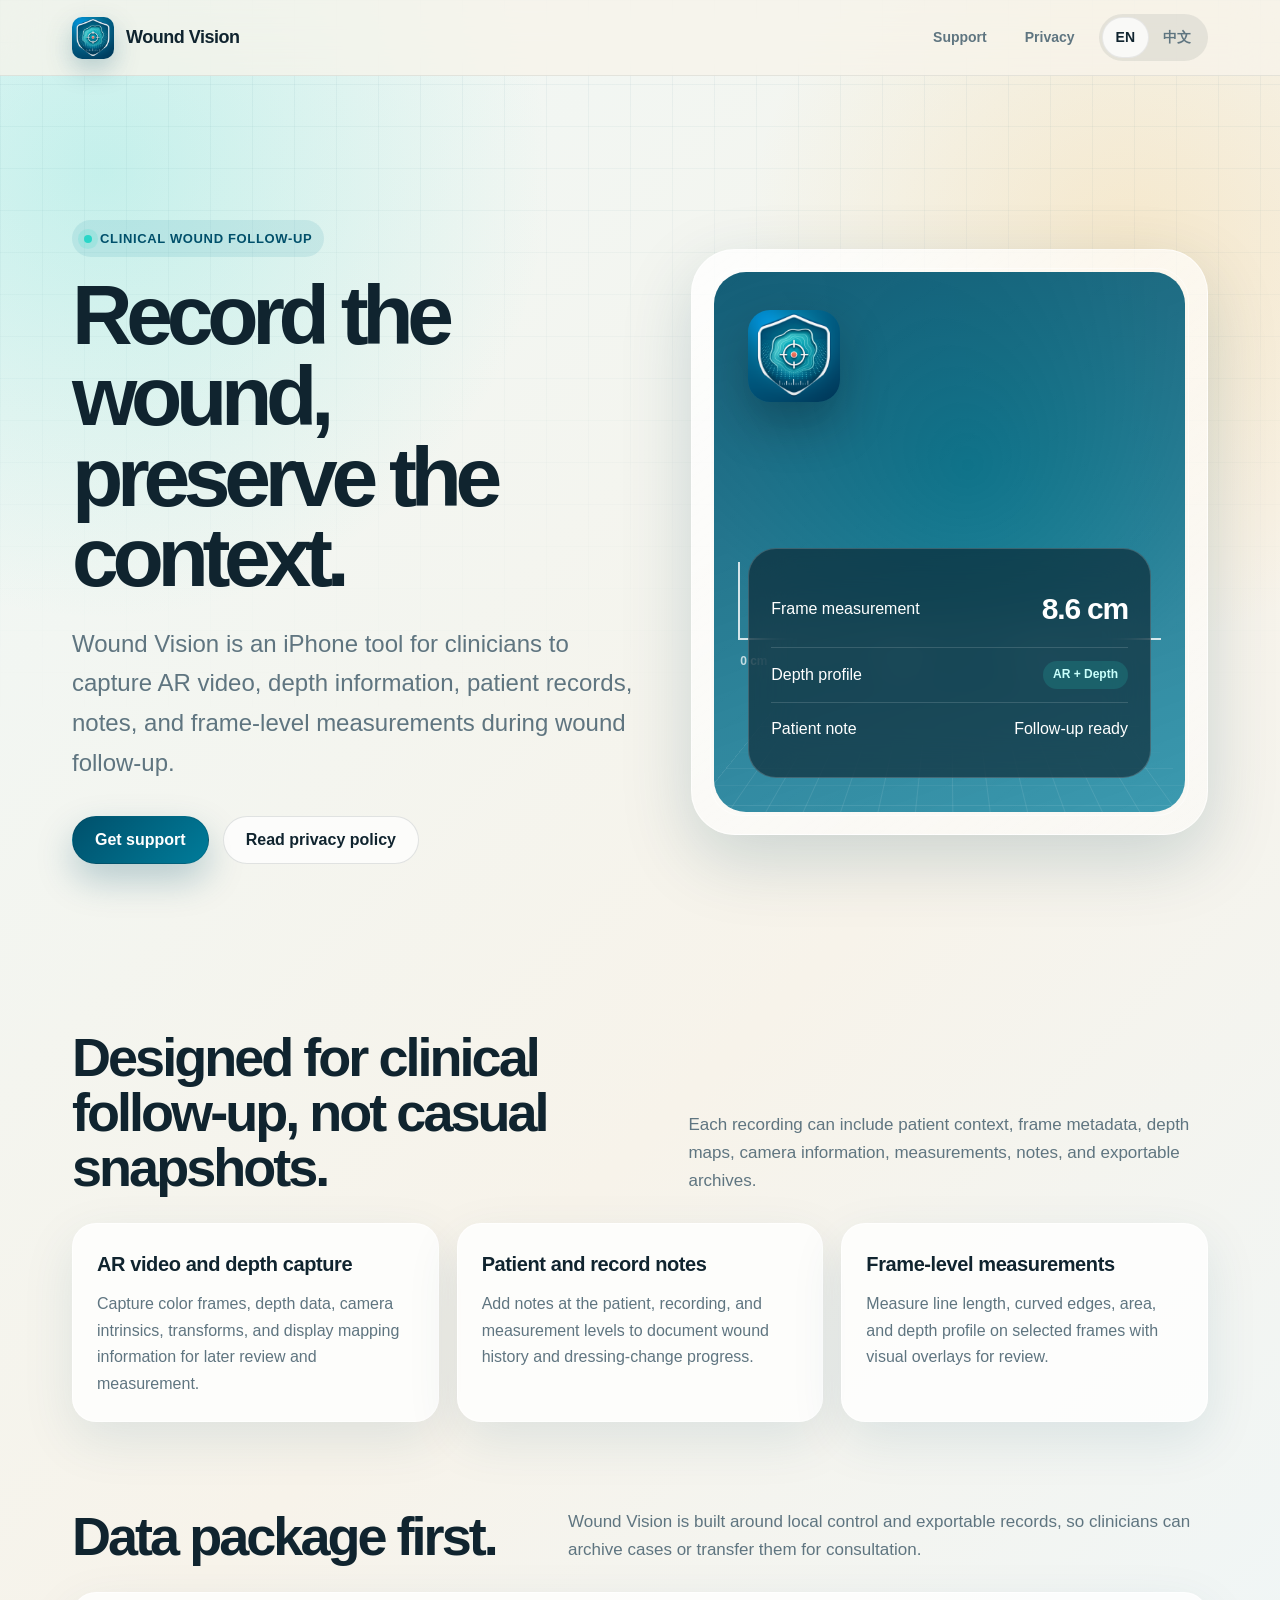
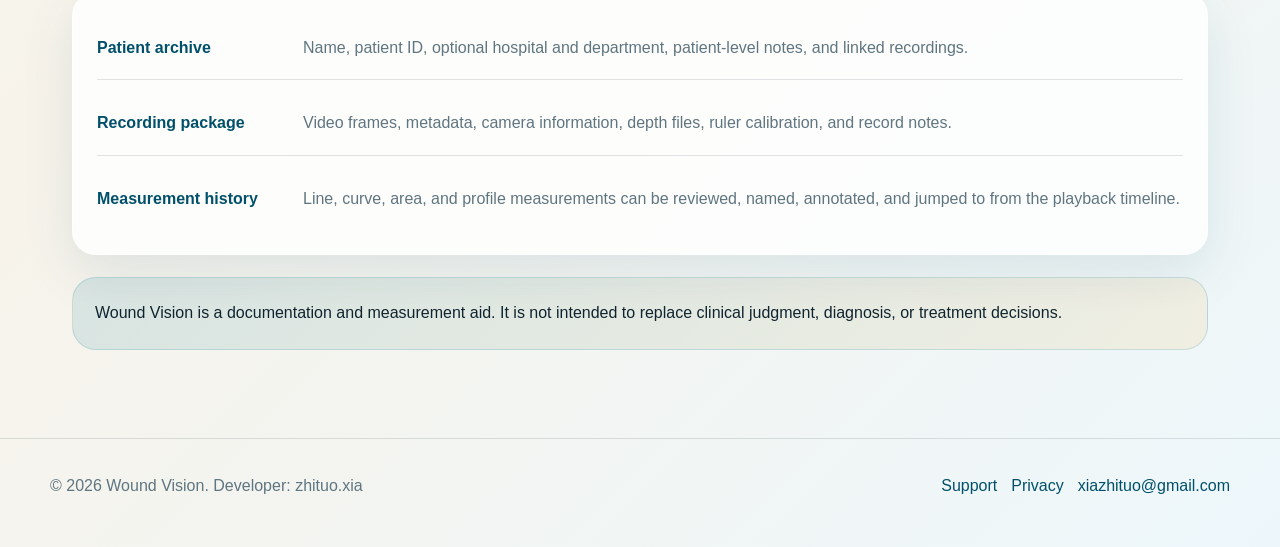
==== index.html @ ac369242 "Publish Wound Vision website" ====
<!DOCTYPE html>
<html lang="en">
<head>
    <meta charset="UTF-8">
    <meta name="viewport" content="width=device-width, initial-scale=1.0">
    <title>Wound Vision - AR Wound Follow-up and Measurement</title>
    <meta name="description" content="Wound Vision helps clinicians record AR video, depth data, patient notes, and frame-level wound measurements for follow-up documentation.">
    <link rel="stylesheet" href="styles.css">
</head>
<body>
    <header class="site-header">
        <div class="nav">
            <a class="brand" href="index.html" aria-label="Wound Vision home">
                <img src="assets/woundtruth2-icon.png" alt="">
                <span>Wound Vision</span>
            </a>
            <div class="nav-links">
                <a class="nav-link" href="support.html">Support</a>
                <a class="nav-link" href="privacy.html">Privacy</a>
                <div class="lang-switch" aria-label="Language">
                    <button class="lang-btn active" data-lang-button="en" onclick="setLanguage('en')">EN</button>
                    <button class="lang-btn" data-lang-button="zh" onclick="setLanguage('zh')">中文</button>
                </div>
            </div>
        </div>
    </header>

    <main class="page">
        <section class="hero">
            <div data-lang-panel="en" class="active">
                <p class="eyebrow">Clinical wound follow-up</p>
                <h1>Record the wound, preserve the context.</h1>
                <p class="lead">Wound Vision is an iPhone tool for clinicians to capture AR video, depth information, patient records, notes, and frame-level measurements during wound follow-up.</p>
                <div class="actions">
                    <a class="button primary" href="support.html">Get support</a>
                    <a class="button secondary" href="privacy.html">Read privacy policy</a>
                </div>
            </div>

            <div data-lang-panel="zh">
                <p class="eyebrow">创面随访辅助工具</p>
                <h1>记录创面，也保留空间上下文。</h1>
                <p class="lead">创视迹面向临床创面随访，帮助医生在 iPhone 上采集 AR 录像、深度信息、患者档案、备注，并对任意帧进行长度、曲线、面积和剖面测量。</p>
                <div class="actions">
                    <a class="button primary" href="support.html">查看支持</a>
                    <a class="button secondary" href="privacy.html">隐私政策</a>
                </div>
            </div>

            <aside class="hero-card" aria-label="Wound Vision measurement preview">
                <div class="app-visual">
                    <img class="app-icon-large" src="assets/woundtruth2-icon.png" alt="">
                    <div class="ruler" aria-hidden="true">
                        <span>0 cm</span>
                        <span>15 cm</span>
                        <span>30 cm</span>
                    </div>
                    <div class="measurement-panel">
                        <div class="measurement-row">
                            <span>Frame measurement</span>
                            <strong>8.6 cm</strong>
                        </div>
                        <div class="measurement-row">
                            <span>Depth profile</span>
                            <span class="measure-tag">AR + Depth</span>
                        </div>
                        <div class="measurement-row">
                            <span>Patient note</span>
                            <span>Follow-up ready</span>
                        </div>
                    </div>
                </div>
            </aside>
        </section>

        <section class="section" id="features">
            <div class="section-head">
                <div data-lang-panel="en" class="active">
                    <h2>Designed for clinical follow-up, not casual snapshots.</h2>
                </div>
                <div data-lang-panel="zh">
                    <h2>为临床随访设计，不只是拍一张照片。</h2>
                </div>
                <p data-lang-panel="en" class="active">Each recording can include patient context, frame metadata, depth maps, camera information, measurements, notes, and exportable archives.</p>
                <p data-lang-panel="zh">每次录制都可以包含患者信息、逐帧元数据、深度图、相机信息、测量结果、备注，以及可导出的归档数据包。</p>
            </div>

            <div class="grid">
                <article class="card">
                    <h3 data-lang-panel="en" class="active">AR video and depth capture</h3>
                    <h3 data-lang-panel="zh">AR 录像与深度采集</h3>
                    <p data-lang-panel="en" class="active">Capture color frames, depth data, camera intrinsics, transforms, and display mapping information for later review and measurement.</p>
                    <p data-lang-panel="zh">记录彩色图像、深度数据、相机内参、位姿变换和显示映射信息，为后续回看和测量保留依据。</p>
                </article>

                <article class="card">
                    <h3 data-lang-panel="en" class="active">Patient and record notes</h3>
                    <h3 data-lang-panel="zh">患者与录像备注</h3>
                    <p data-lang-panel="en" class="active">Add notes at the patient, recording, and measurement levels to document wound history and dressing-change progress.</p>
                    <p data-lang-panel="zh">支持在患者、单次录像、单项测量三个层级添加备注，便于记录病因、换药进展和测量说明。</p>
                </article>

                <article class="card">
                    <h3 data-lang-panel="en" class="active">Frame-level measurements</h3>
                    <h3 data-lang-panel="zh">单帧精细测量</h3>
                    <p data-lang-panel="en" class="active">Measure line length, curved edges, area, and depth profile on selected frames with visual overlays for review.</p>
                    <p data-lang-panel="zh">在选定帧上进行长度、曲线、面积和剖面测量，并通过可视化标注辅助复核。</p>
                </article>
            </div>
        </section>

        <section class="section">
            <div class="section-head">
                <div data-lang-panel="en" class="active">
                    <h2>Data package first.</h2>
                </div>
                <div data-lang-panel="zh">
                    <h2>以完整数据包为核心。</h2>
                </div>
                <p data-lang-panel="en" class="active">Wound Vision is built around local control and exportable records, so clinicians can archive cases or transfer them for consultation.</p>
                <p data-lang-panel="zh">创视迹以本地控制和可导出档案为核心，方便医生归档病例，也方便会诊时传输数据。</p>
            </div>

            <div class="card spec-list">
                <div class="spec">
                    <strong data-lang-panel="en" class="active">Patient archive</strong>
                    <strong data-lang-panel="zh">患者档案</strong>
                    <span data-lang-panel="en" class="active">Name, patient ID, optional hospital and department, patient-level notes, and linked recordings.</span>
                    <span data-lang-panel="zh">包含姓名、患者 ID、可选医院与科室、患者层级备注，以及关联录像。</span>
                </div>
                <div class="spec">
                    <strong data-lang-panel="en" class="active">Recording package</strong>
                    <strong data-lang-panel="zh">录像数据包</strong>
                    <span data-lang-panel="en" class="active">Video frames, metadata, camera information, depth files, ruler calibration, and record notes.</span>
                    <span data-lang-panel="zh">包含视频帧、元数据、相机信息、深度文件、标尺校准和录像备注。</span>
                </div>
                <div class="spec">
                    <strong data-lang-panel="en" class="active">Measurement history</strong>
                    <strong data-lang-panel="zh">测量历史</strong>
                    <span data-lang-panel="en" class="active">Line, curve, area, and profile measurements can be reviewed, named, annotated, and jumped to from the playback timeline.</span>
                    <span data-lang-panel="zh">长度、曲线、面积和剖面测量可回看、命名、备注，并能从回放时间线快速跳转。</span>
                </div>
            </div>

            <div class="callout active" data-lang-panel="en">
                Wound Vision is a documentation and measurement aid. It is not intended to replace clinical judgment, diagnosis, or treatment decisions.
            </div>
            <div class="callout" data-lang-panel="zh">
                创视迹是临床记录与测量辅助工具，不能替代医生的诊断、判断或治疗决策。
            </div>
        </section>
    </main>

    <footer class="footer">
        <div class="footer-inner">
            <span>© 2026 Wound Vision. Developer: zhituo.xia</span>
            <nav>
                <a href="support.html">Support</a>
                <a href="privacy.html">Privacy</a>
                <a href="mailto:xiazhituo@gmail.com">xiazhituo@gmail.com</a>
            </nav>
        </div>
    </footer>

    <script src="script.js"></script>
</body>
</html>
---- styles.css ----
:root {
    --ink: #10242f;
    --muted: #5f7580;
    --paper: #f7f3ea;
    --paper-strong: #fffaf0;
    --teal: #007c9a;
    --teal-deep: #00506b;
    --aqua: #29d6c8;
    --amber: #f5b544;
    --line: rgba(16, 36, 47, 0.12);
    --card: rgba(255, 255, 255, 0.78);
    --shadow: 0 24px 70px rgba(0, 65, 87, 0.18);
    --radius-xl: 34px;
    --radius-lg: 24px;
    --radius-md: 16px;
}

* {
    box-sizing: border-box;
}

html {
    scroll-behavior: smooth;
}

body {
    margin: 0;
    min-height: 100vh;
    font-family: ui-sans-serif, -apple-system, BlinkMacSystemFont, "SF Pro Text", "Segoe UI", sans-serif;
    color: var(--ink);
    background:
        radial-gradient(circle at 8% 8%, rgba(41, 214, 200, 0.22), transparent 28rem),
        radial-gradient(circle at 88% 12%, rgba(245, 181, 68, 0.20), transparent 24rem),
        linear-gradient(135deg, #eff8f7 0%, var(--paper) 52%, #edf7fb 100%);
    line-height: 1.65;
    -webkit-font-smoothing: antialiased;
}

body::before {
    content: "";
    position: fixed;
    inset: 0;
    pointer-events: none;
    z-index: -1;
    background-image:
        linear-gradient(rgba(0, 80, 107, 0.055) 1px, transparent 1px),
        linear-gradient(90deg, rgba(0, 80, 107, 0.055) 1px, transparent 1px);
    background-size: 42px 42px;
    mask-image: linear-gradient(to bottom, rgba(0, 0, 0, 0.88), transparent 82%);
}

a {
    color: var(--teal-deep);
    text-decoration: none;
}

a:hover {
    text-decoration: underline;
}

.site-header {
    position: sticky;
    top: 0;
    z-index: 20;
    border-bottom: 1px solid rgba(16, 36, 47, 0.08);
    background: rgba(247, 243, 234, 0.76);
    backdrop-filter: blur(22px);
    -webkit-backdrop-filter: blur(22px);
}

.nav {
    max-width: 1180px;
    margin: 0 auto;
    padding: 14px 22px;
    display: flex;
    align-items: center;
    justify-content: space-between;
    gap: 18px;
}

.brand {
    display: inline-flex;
    align-items: center;
    gap: 12px;
    font-weight: 850;
    letter-spacing: -0.03em;
    color: var(--ink);
}

.brand img {
    width: 42px;
    height: 42px;
    border-radius: 10px;
    box-shadow: 0 10px 26px rgba(0, 80, 107, 0.26);
}

.brand span {
    font-size: 18px;
}

.nav-links {
    display: flex;
    align-items: center;
    gap: 10px;
    flex-wrap: wrap;
    justify-content: flex-end;
}

.nav-link,
.lang-btn {
    border: 1px solid transparent;
    border-radius: 999px;
    color: var(--muted);
    font: inherit;
    font-size: 14px;
    font-weight: 700;
    padding: 8px 13px;
    background: transparent;
    cursor: pointer;
}

.nav-link:hover,
.lang-btn:hover,
.lang-btn.active {
    color: var(--ink);
    text-decoration: none;
    background: rgba(255, 255, 255, 0.78);
    border-color: rgba(16, 36, 47, 0.08);
}

.lang-switch {
    display: inline-flex;
    padding: 3px;
    border-radius: 999px;
    background: rgba(16, 36, 47, 0.08);
}

.page {
    max-width: 1180px;
    margin: 0 auto;
    padding: 64px 22px 88px;
}

.hero {
    display: grid;
    grid-template-columns: minmax(0, 1.05fr) minmax(310px, 0.95fr);
    gap: 48px;
    align-items: center;
    min-height: calc(100vh - 96px);
}

.eyebrow {
    display: inline-flex;
    align-items: center;
    gap: 8px;
    margin: 0 0 18px;
    padding: 8px 12px;
    border-radius: 999px;
    background: rgba(0, 124, 154, 0.10);
    color: var(--teal-deep);
    font-weight: 800;
    font-size: 13px;
    letter-spacing: 0.05em;
    text-transform: uppercase;
}

.eyebrow::before {
    content: "";
    width: 8px;
    height: 8px;
    border-radius: 999px;
    background: var(--aqua);
    box-shadow: 0 0 0 6px rgba(41, 214, 200, 0.16);
}

h1 {
    margin: 0;
    font-size: clamp(42px, 7vw, 84px);
    line-height: 0.96;
    letter-spacing: -0.075em;
    max-width: 860px;
}

.lead {
    margin: 26px 0 0;
    max-width: 720px;
    color: var(--muted);
    font-size: clamp(18px, 2.2vw, 24px);
}

.actions {
    display: flex;
    gap: 14px;
    flex-wrap: wrap;
    margin-top: 34px;
}

.button {
    display: inline-flex;
    align-items: center;
    justify-content: center;
    min-height: 48px;
    border-radius: 999px;
    padding: 0 22px;
    font-weight: 850;
    border: 1px solid rgba(16, 36, 47, 0.12);
}

.button.primary {
    color: white;
    background: linear-gradient(135deg, var(--teal-deep), var(--teal));
    box-shadow: 0 16px 36px rgba(0, 80, 107, 0.26);
}

.button.secondary {
    color: var(--ink);
    background: rgba(255, 255, 255, 0.72);
}

.button:hover {
    transform: translateY(-1px);
    text-decoration: none;
}

.hero-card {
    position: relative;
    padding: 22px;
    border-radius: 44px;
    background: linear-gradient(145deg, rgba(255, 255, 255, 0.80), rgba(255, 255, 255, 0.42));
    border: 1px solid rgba(255, 255, 255, 0.66);
    box-shadow: var(--shadow);
    overflow: hidden;
}

.hero-card::before {
    content: "";
    position: absolute;
    inset: 18px;
    border-radius: 32px;
    border: 1px solid rgba(255, 255, 255, 0.46);
    pointer-events: none;
}

.app-visual {
    position: relative;
    min-height: 540px;
    border-radius: 32px;
    overflow: hidden;
    background:
        linear-gradient(160deg, rgba(0, 80, 107, 0.92), rgba(0, 124, 154, 0.76)),
        radial-gradient(circle at 54% 36%, rgba(41, 214, 200, 0.70), transparent 16rem);
    color: white;
}

.app-visual::before {
    content: "";
    position: absolute;
    inset: 0;
    background-image:
        linear-gradient(rgba(255, 255, 255, 0.14) 1px, transparent 1px),
        linear-gradient(90deg, rgba(255, 255, 255, 0.14) 1px, transparent 1px);
    background-size: 34px 34px;
    transform: perspective(440px) rotateX(54deg) translateY(96px) scale(1.1);
    transform-origin: center bottom;
    opacity: 0.66;
}

.app-icon-large {
    position: absolute;
    top: 38px;
    left: 34px;
    width: 92px;
    height: 92px;
    border-radius: 22px;
    box-shadow: 0 22px 48px rgba(0, 18, 32, 0.32);
}

.measurement-panel {
    position: absolute;
    left: 34px;
    right: 34px;
    bottom: 34px;
    padding: 22px;
    border-radius: 28px;
    background: rgba(7, 25, 35, 0.58);
    border: 1px solid rgba(255, 255, 255, 0.18);
    backdrop-filter: blur(20px);
}

.measurement-row {
    display: flex;
    align-items: center;
    justify-content: space-between;
    gap: 18px;
    padding: 13px 0;
    border-bottom: 1px solid rgba(255, 255, 255, 0.14);
}

.measurement-row:last-child {
    border-bottom: none;
}

.measurement-row strong {
    font-size: 30px;
    letter-spacing: -0.04em;
}

.measure-tag {
    display: inline-flex;
    border-radius: 999px;
    background: rgba(41, 214, 200, 0.16);
    color: #c9fffb;
    padding: 4px 10px;
    font-size: 12px;
    font-weight: 800;
}

.ruler {
    position: absolute;
    left: 24px;
    bottom: 172px;
    width: calc(100% - 48px);
    height: 78px;
    border-left: 2px solid rgba(255, 255, 255, 0.80);
    border-bottom: 2px solid rgba(255, 255, 255, 0.80);
}

.ruler span {
    position: absolute;
    bottom: -34px;
    color: rgba(255, 255, 255, 0.72);
    font-size: 12px;
    font-weight: 800;
}

.ruler span:nth-child(1) { left: 0; }
.ruler span:nth-child(2) { left: 34%; }
.ruler span:nth-child(3) { left: 68%; }

.section {
    margin-top: 86px;
}

.section-head {
    display: flex;
    align-items: end;
    justify-content: space-between;
    gap: 24px;
    margin-bottom: 28px;
}

h2 {
    margin: 0;
    font-size: clamp(30px, 4.8vw, 54px);
    line-height: 1.02;
    letter-spacing: -0.055em;
}

.section-head p,
.page-lead {
    color: var(--muted);
    max-width: 640px;
    margin: 0;
    font-size: 17px;
}

.grid {
    display: grid;
    grid-template-columns: repeat(3, minmax(0, 1fr));
    gap: 18px;
}

.card {
    border-radius: var(--radius-lg);
    background: var(--card);
    border: 1px solid rgba(255, 255, 255, 0.70);
    box-shadow: 0 18px 52px rgba(0, 80, 107, 0.10);
    padding: 24px;
}

.card h3 {
    margin: 0 0 10px;
    font-size: 20px;
    letter-spacing: -0.02em;
}

.card p {
    margin: 0;
    color: var(--muted);
}

.spec-list {
    display: grid;
    gap: 12px;
}

.spec {
    display: grid;
    grid-template-columns: 190px 1fr;
    gap: 16px;
    padding: 18px 0;
    border-bottom: 1px solid var(--line);
}

.spec:last-child {
    border-bottom: none;
}

.spec strong {
    color: var(--teal-deep);
}

.spec span {
    color: var(--muted);
}

.callout {
    margin-top: 22px;
    padding: 22px;
    border-radius: var(--radius-lg);
    background: linear-gradient(135deg, rgba(0, 124, 154, 0.12), rgba(245, 181, 68, 0.12));
    border: 1px solid rgba(0, 124, 154, 0.16);
    color: var(--ink);
}

.document {
    max-width: 880px;
    margin: 0 auto;
}

.doc-card {
    padding: clamp(24px, 4vw, 42px);
    border-radius: var(--radius-xl);
    background: rgba(255, 255, 255, 0.82);
    border: 1px solid rgba(255, 255, 255, 0.76);
    box-shadow: var(--shadow);
}

.doc-card h1 {
    font-size: clamp(38px, 5vw, 62px);
}

.doc-card h2 {
    margin-top: 38px;
    margin-bottom: 10px;
    font-size: 26px;
    letter-spacing: -0.03em;
}

.doc-card p,
.doc-card li {
    color: var(--muted);
}

.doc-card ul {
    padding-left: 22px;
}

.meta {
    margin: 14px 0 28px;
    color: var(--muted);
}

.two-column {
    display: grid;
    grid-template-columns: 1fr 1fr;
    gap: 20px;
}

.support-item {
    padding: 20px;
    border-radius: var(--radius-md);
    background: rgba(0, 124, 154, 0.08);
    border: 1px solid rgba(0, 124, 154, 0.10);
}

.support-item h3 {
    margin: 0 0 8px;
}

.footer {
    border-top: 1px solid var(--line);
    padding: 34px 22px 48px;
    color: var(--muted);
}

.footer-inner {
    max-width: 1180px;
    margin: 0 auto;
    display: flex;
    justify-content: space-between;
    gap: 18px;
    flex-wrap: wrap;
}

.footer nav {
    display: flex;
    gap: 14px;
    flex-wrap: wrap;
}

[data-lang-panel] {
    display: none;
}

[data-lang-panel].active {
    display: block;
}

@media (max-width: 880px) {
    .hero,
    .two-column {
        grid-template-columns: 1fr;
    }

    .hero {
        min-height: auto;
    }

    .grid {
        grid-template-columns: 1fr;
    }

    .section-head {
        align-items: start;
        flex-direction: column;
    }

    .spec {
        grid-template-columns: 1fr;
        gap: 4px;
    }
}

@media (max-width: 640px) {
    .nav {
        align-items: flex-start;
        flex-direction: column;
    }

    .nav-links {
        justify-content: flex-start;
    }

    .page {
        padding-top: 38px;
    }

    .app-visual {
        min-height: 460px;
    }

    .measurement-panel {
        left: 20px;
        right: 20px;
        bottom: 22px;
    }
}
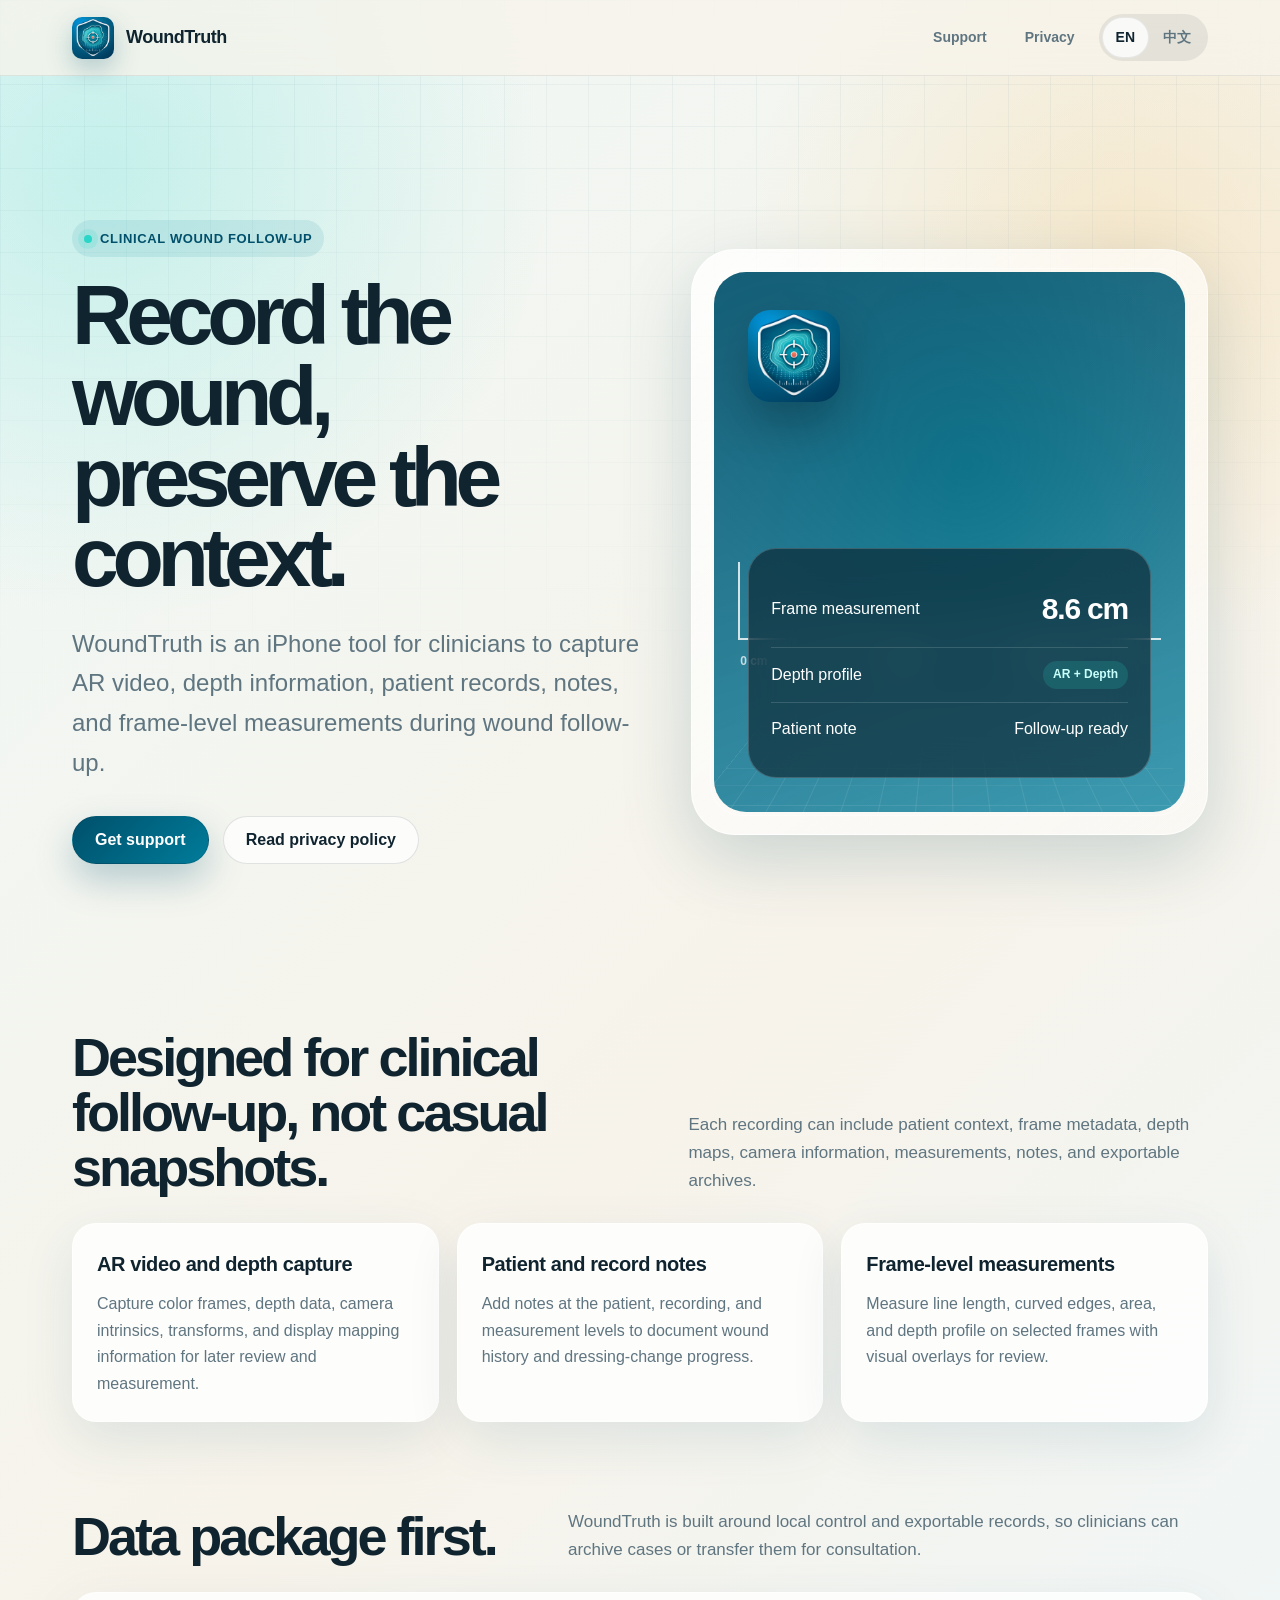
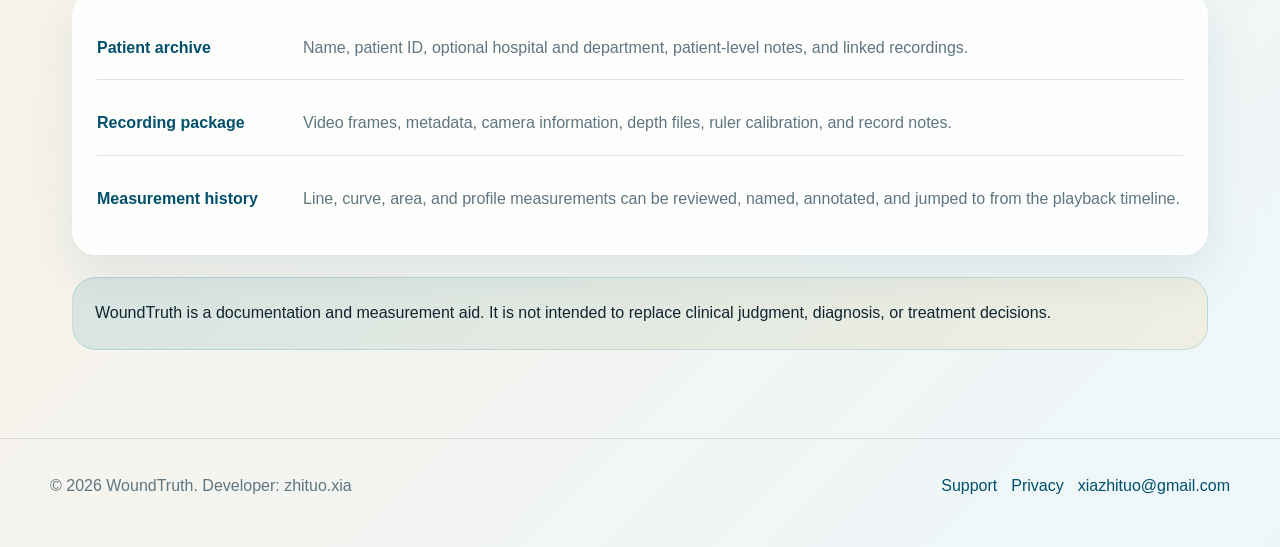
==== commit 3798fad7: "Restore WoundTruth website branding" ====
--- a/index.html
+++ b/index.html
@@ -3,16 +3,16 @@
 <head>
     <meta charset="UTF-8">
     <meta name="viewport" content="width=device-width, initial-scale=1.0">
-    <title>Wound Vision - AR Wound Follow-up and Measurement</title>
-    <meta name="description" content="Wound Vision helps clinicians record AR video, depth data, patient notes, and frame-level wound measurements for follow-up documentation.">
+    <title>WoundTruth - AR Wound Follow-up and Measurement</title>
+    <meta name="description" content="WoundTruth helps clinicians record AR video, depth data, patient notes, and frame-level wound measurements for follow-up documentation.">
     <link rel="stylesheet" href="styles.css">
 </head>
 <body>
     <header class="site-header">
         <div class="nav">
-            <a class="brand" href="index.html" aria-label="Wound Vision home">
+            <a class="brand" href="index.html" aria-label="WoundTruth home">
                 <img src="assets/woundtruth2-icon.png" alt="">
-                <span>Wound Vision</span>
+                <span data-brand-name>WoundTruth</span>
             </a>
             <div class="nav-links">
                 <a class="nav-link" href="support.html">Support</a>
@@ -30,7 +30,7 @@
             <div data-lang-panel="en" class="active">
                 <p class="eyebrow">Clinical wound follow-up</p>
                 <h1>Record the wound, preserve the context.</h1>
-                <p class="lead">Wound Vision is an iPhone tool for clinicians to capture AR video, depth information, patient records, notes, and frame-level measurements during wound follow-up.</p>
+                <p class="lead">WoundTruth is an iPhone tool for clinicians to capture AR video, depth information, patient records, notes, and frame-level measurements during wound follow-up.</p>
                 <div class="actions">
                     <a class="button primary" href="support.html">Get support</a>
                     <a class="button secondary" href="privacy.html">Read privacy policy</a>
@@ -47,7 +47,7 @@
                 </div>
             </div>
 
-            <aside class="hero-card" aria-label="Wound Vision measurement preview">
+            <aside class="hero-card" aria-label="WoundTruth measurement preview">
                 <div class="app-visual">
                     <img class="app-icon-large" src="assets/woundtruth2-icon.png" alt="">
                     <div class="ruler" aria-hidden="true">
@@ -117,7 +117,7 @@
                 <div data-lang-panel="zh">
                     <h2>以完整数据包为核心。</h2>
                 </div>
-                <p data-lang-panel="en" class="active">Wound Vision is built around local control and exportable records, so clinicians can archive cases or transfer them for consultation.</p>
+                <p data-lang-panel="en" class="active">WoundTruth is built around local control and exportable records, so clinicians can archive cases or transfer them for consultation.</p>
                 <p data-lang-panel="zh">创视迹以本地控制和可导出档案为核心，方便医生归档病例，也方便会诊时传输数据。</p>
             </div>
 
@@ -143,7 +143,7 @@
             </div>
 
             <div class="callout active" data-lang-panel="en">
-                Wound Vision is a documentation and measurement aid. It is not intended to replace clinical judgment, diagnosis, or treatment decisions.
+                WoundTruth is a documentation and measurement aid. It is not intended to replace clinical judgment, diagnosis, or treatment decisions.
             </div>
             <div class="callout" data-lang-panel="zh">
                 创视迹是临床记录与测量辅助工具，不能替代医生的诊断、判断或治疗决策。
@@ -153,7 +153,7 @@
 
     <footer class="footer">
         <div class="footer-inner">
-            <span>© 2026 Wound Vision. Developer: zhituo.xia</span>
+            <span>© 2026 WoundTruth. Developer: zhituo.xia</span>
             <nav>
                 <a href="support.html">Support</a>
                 <a href="privacy.html">Privacy</a>
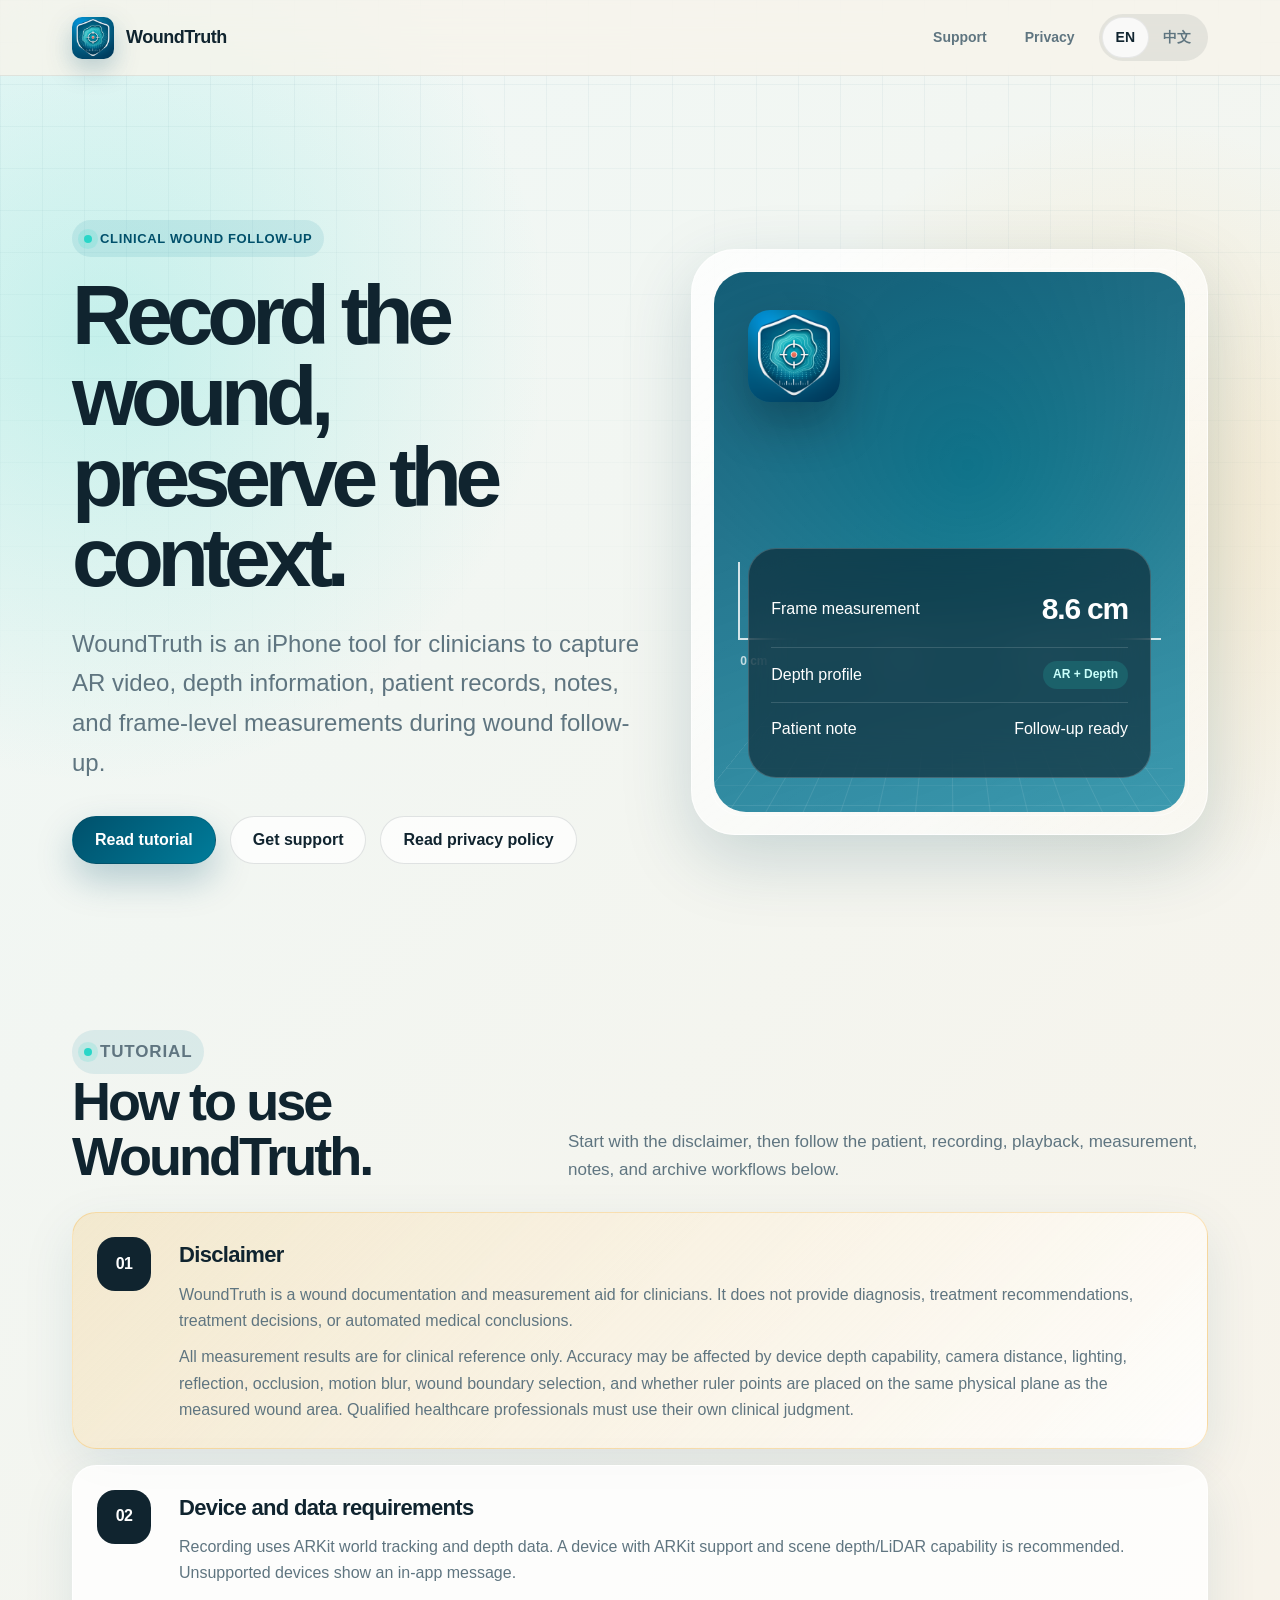
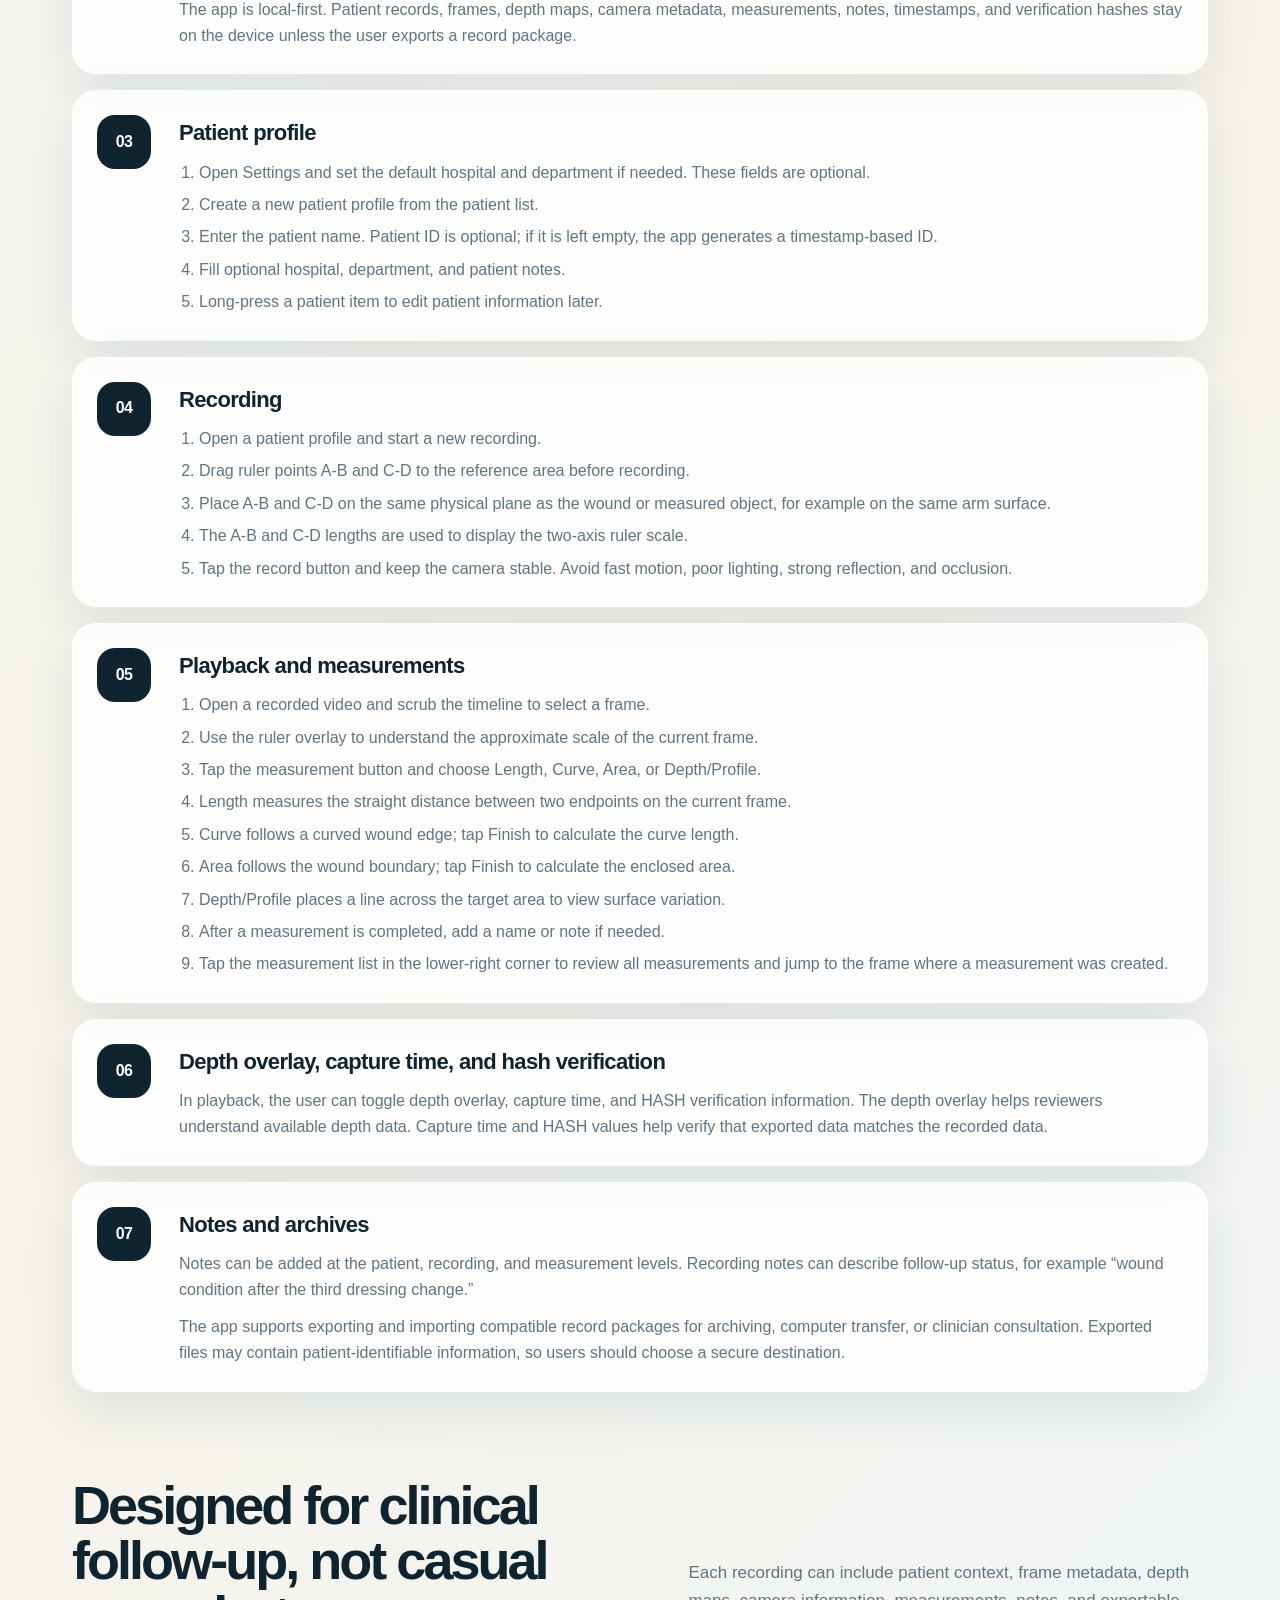
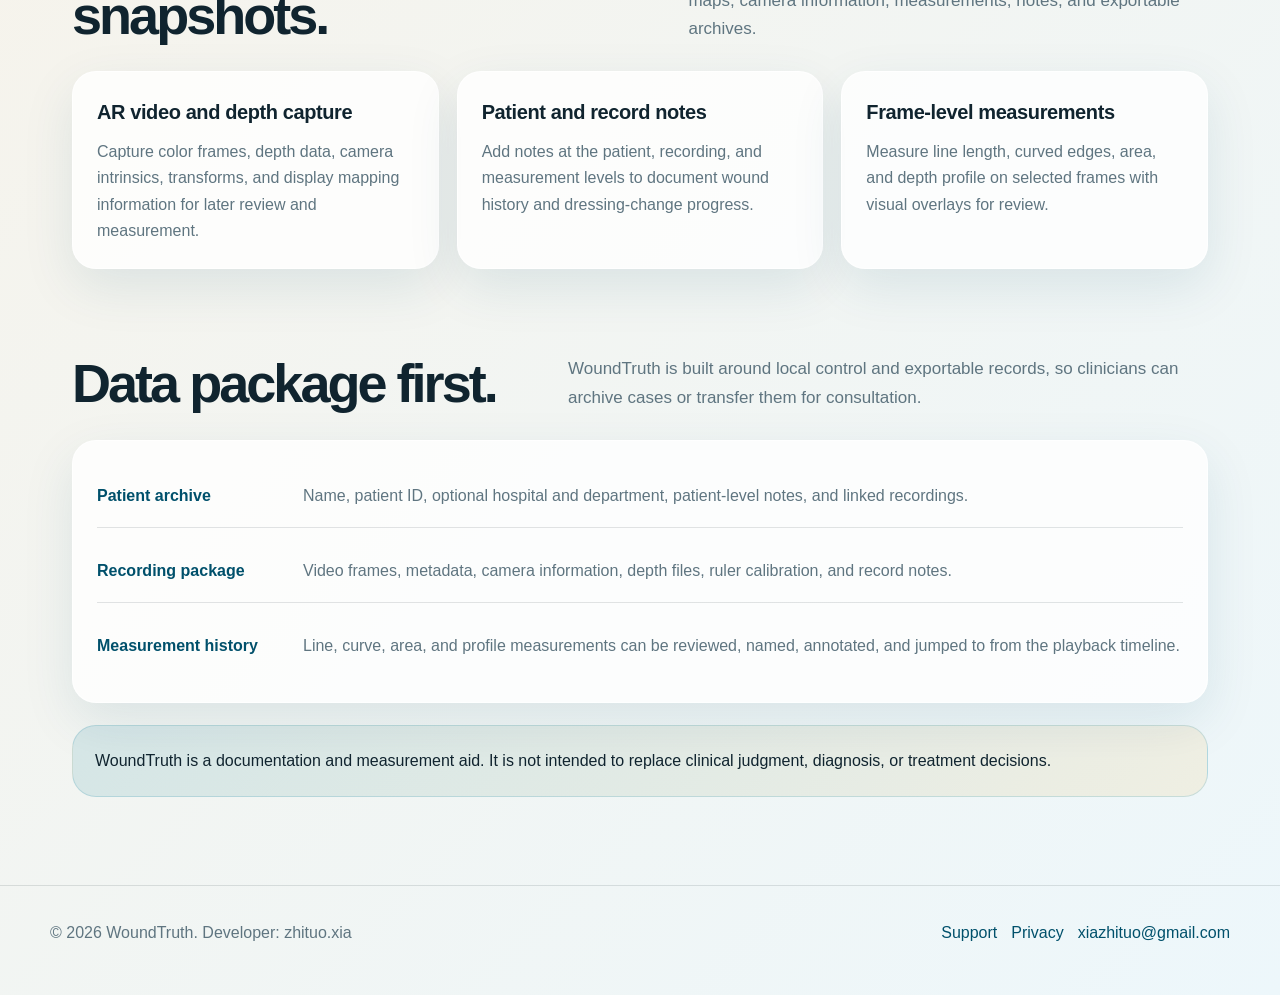
==== commit 063e3312: "Add detailed tutorial to WoundTruth website" ====
--- a/index.html
+++ b/index.html
@@ -32,7 +32,8 @@
                 <h1>Record the wound, preserve the context.</h1>
                 <p class="lead">WoundTruth is an iPhone tool for clinicians to capture AR video, depth information, patient records, notes, and frame-level measurements during wound follow-up.</p>
                 <div class="actions">
-                    <a class="button primary" href="support.html">Get support</a>
+                    <a class="button primary" href="#tutorial">Read tutorial</a>
+                    <a class="button secondary" href="support.html">Get support</a>
                     <a class="button secondary" href="privacy.html">Read privacy policy</a>
                 </div>
             </div>
@@ -42,7 +43,8 @@
                 <h1>记录创面，也保留空间上下文。</h1>
                 <p class="lead">创视迹面向临床创面随访，帮助医生在 iPhone 上采集 AR 录像、深度信息、患者档案、备注，并对任意帧进行长度、曲线、面积和剖面测量。</p>
                 <div class="actions">
-                    <a class="button primary" href="support.html">查看支持</a>
+                    <a class="button primary" href="#tutorial">查看教程</a>
+                    <a class="button secondary" href="support.html">查看支持</a>
                     <a class="button secondary" href="privacy.html">隐私政策</a>
                 </div>
             </div>
@@ -73,6 +75,187 @@
             </aside>
         </section>
 
+        <section class="section tutorial" id="tutorial">
+            <div class="section-head">
+                <div data-lang-panel="en" class="active">
+                    <p class="eyebrow">Tutorial</p>
+                    <h2>How to use WoundTruth.</h2>
+                </div>
+                <div data-lang-panel="zh">
+                    <p class="eyebrow">使用教程</p>
+                    <h2>如何使用创视迹。</h2>
+                </div>
+                <p data-lang-panel="en" class="active">Start with the disclaimer, then follow the patient, recording, playback, measurement, notes, and archive workflows below.</p>
+                <p data-lang-panel="zh">请先阅读免责声明，然后按病人档案、录像、回看测量、备注和导入导出流程操作。</p>
+            </div>
+
+            <div class="tutorial-stack active" data-lang-panel="en">
+                <article class="guide-card warning">
+                    <span class="step-index">01</span>
+                    <div>
+                        <h3>Disclaimer</h3>
+                        <p>WoundTruth is a wound documentation and measurement aid for clinicians. It does not provide diagnosis, treatment recommendations, treatment decisions, or automated medical conclusions.</p>
+                        <p>All measurement results are for clinical reference only. Accuracy may be affected by device depth capability, camera distance, lighting, reflection, occlusion, motion blur, wound boundary selection, and whether ruler points are placed on the same physical plane as the measured wound area. Qualified healthcare professionals must use their own clinical judgment.</p>
+                    </div>
+                </article>
+
+                <article class="guide-card">
+                    <span class="step-index">02</span>
+                    <div>
+                        <h3>Device and data requirements</h3>
+                        <p>Recording uses ARKit world tracking and depth data. A device with ARKit support and scene depth/LiDAR capability is recommended. Unsupported devices show an in-app message.</p>
+                        <p>The app is local-first. Patient records, frames, depth maps, camera metadata, measurements, notes, timestamps, and verification hashes stay on the device unless the user exports a record package.</p>
+                    </div>
+                </article>
+
+                <article class="guide-card">
+                    <span class="step-index">03</span>
+                    <div>
+                        <h3>Patient profile</h3>
+                        <ol>
+                            <li>Open Settings and set the default hospital and department if needed. These fields are optional.</li>
+                            <li>Create a new patient profile from the patient list.</li>
+                            <li>Enter the patient name. Patient ID is optional; if it is left empty, the app generates a timestamp-based ID.</li>
+                            <li>Fill optional hospital, department, and patient notes.</li>
+                            <li>Long-press a patient item to edit patient information later.</li>
+                        </ol>
+                    </div>
+                </article>
+
+                <article class="guide-card">
+                    <span class="step-index">04</span>
+                    <div>
+                        <h3>Recording</h3>
+                        <ol>
+                            <li>Open a patient profile and start a new recording.</li>
+                            <li>Drag ruler points A-B and C-D to the reference area before recording.</li>
+                            <li>Place A-B and C-D on the same physical plane as the wound or measured object, for example on the same arm surface.</li>
+                            <li>The A-B and C-D lengths are used to display the two-axis ruler scale.</li>
+                            <li>Tap the record button and keep the camera stable. Avoid fast motion, poor lighting, strong reflection, and occlusion.</li>
+                        </ol>
+                    </div>
+                </article>
+
+                <article class="guide-card">
+                    <span class="step-index">05</span>
+                    <div>
+                        <h3>Playback and measurements</h3>
+                        <ol>
+                            <li>Open a recorded video and scrub the timeline to select a frame.</li>
+                            <li>Use the ruler overlay to understand the approximate scale of the current frame.</li>
+                            <li>Tap the measurement button and choose Length, Curve, Area, or Depth/Profile.</li>
+                            <li>Length measures the straight distance between two endpoints on the current frame.</li>
+                            <li>Curve follows a curved wound edge; tap Finish to calculate the curve length.</li>
+                            <li>Area follows the wound boundary; tap Finish to calculate the enclosed area.</li>
+                            <li>Depth/Profile places a line across the target area to view surface variation.</li>
+                            <li>After a measurement is completed, add a name or note if needed.</li>
+                            <li>Tap the measurement list in the lower-right corner to review all measurements and jump to the frame where a measurement was created.</li>
+                        </ol>
+                    </div>
+                </article>
+
+                <article class="guide-card">
+                    <span class="step-index">06</span>
+                    <div>
+                        <h3>Depth overlay, capture time, and hash verification</h3>
+                        <p>In playback, the user can toggle depth overlay, capture time, and HASH verification information. The depth overlay helps reviewers understand available depth data. Capture time and HASH values help verify that exported data matches the recorded data.</p>
+                    </div>
+                </article>
+
+                <article class="guide-card">
+                    <span class="step-index">07</span>
+                    <div>
+                        <h3>Notes and archives</h3>
+                        <p>Notes can be added at the patient, recording, and measurement levels. Recording notes can describe follow-up status, for example “wound condition after the third dressing change.”</p>
+                        <p>The app supports exporting and importing compatible record packages for archiving, computer transfer, or clinician consultation. Exported files may contain patient-identifiable information, so users should choose a secure destination.</p>
+                    </div>
+                </article>
+            </div>
+
+            <div class="tutorial-stack" data-lang-panel="zh">
+                <article class="guide-card warning">
+                    <span class="step-index">01</span>
+                    <div>
+                        <h3>免责声明</h3>
+                        <p>WoundTruth / 创视迹是面向医护人员的创面记录与测量辅助工具，不提供诊断、治疗建议、治疗决策或自动化医疗结论。</p>
+                        <p>所有测量结果仅供临床参考。测量精度可能受到设备深度能力、拍摄距离、光照、反光、遮挡、运动模糊、创面边界选择，以及标尺点是否与创面位于同一物理平面等因素影响。具备资质的医护人员需要结合实际临床情况自行判断。</p>
+                    </div>
+                </article>
+
+                <article class="guide-card">
+                    <span class="step-index">02</span>
+                    <div>
+                        <h3>设备与数据要求</h3>
+                        <p>录像功能基于 ARKit 世界追踪和深度数据。建议使用支持 ARKit 与 scene depth/LiDAR 深度能力的设备。不支持的设备会在应用内显示明确提示。</p>
+                        <p>应用采用本地优先设计。患者档案、图像帧、深度图、相机元数据、测量结果、备注、拍摄时间和 HASH 信息默认保存在本机；只有用户主动导出数据包时，数据才会离开设备。</p>
+                    </div>
+                </article>
+
+                <article class="guide-card">
+                    <span class="step-index">03</span>
+                    <div>
+                        <h3>病人档案</h3>
+                        <ol>
+                            <li>打开设置，如有需要，填写默认医院和默认科室。这两项不是必填项。</li>
+                            <li>回到患者列表，新建病人档案。</li>
+                            <li>填写患者姓名。患者 ID 不是必填项；如果留空，应用会根据当前时间戳自动生成。</li>
+                            <li>可继续填写医院、科室和患者备注等可选信息。</li>
+                            <li>在患者列表中长按对应患者，可以后续编辑病人信息。</li>
+                        </ol>
+                    </div>
+                </article>
+
+                <article class="guide-card">
+                    <span class="step-index">04</span>
+                    <div>
+                        <h3>录像</h3>
+                        <ol>
+                            <li>进入某个病人档案，开始新建录像。</li>
+                            <li>录像前拖动 A-B、C-D 四个标尺点到指定参考位置。</li>
+                            <li>A-B 和 C-D 应尽量放在与创面或待测物体相同的物理平面上，例如都放在同一段胳膊表面。</li>
+                            <li>A-B 和 C-D 的长度会用于显示横向与纵向两个轴的标尺。</li>
+                            <li>点击录像按钮后保持手机稳定，避免快速移动、光照不足、强反光和遮挡。</li>
+                        </ol>
+                    </div>
+                </article>
+
+                <article class="guide-card">
+                    <span class="step-index">05</span>
+                    <div>
+                        <h3>回看与测量</h3>
+                        <ol>
+                            <li>打开已录制的视频，拖动时间轴选择需要查看或测量的某一帧。</li>
+                            <li>使用默认标尺叠加层观察当前帧的大致尺度。</li>
+                            <li>点击测量按钮，选择直线、曲线、面积或深度/剖面。</li>
+                            <li>直线用于测量当前帧两个端点之间的直线距离。</li>
+                            <li>曲线用于沿创面边缘连续点选或拖动，完成后点击完成按钮计算曲线长度。</li>
+                            <li>面积用于沿创面边界连续点选或拖动，完成后点击完成按钮计算封闭区域面积。</li>
+                            <li>深度/剖面用于在目标区域放置剖面线，查看深度曲线和表面起伏。</li>
+                            <li>完成测量后，可给测量添加名称或备注。</li>
+                            <li>点击右下角测量列表，可以查看全部测量项，并跳转到对应测量所在的帧。</li>
+                        </ol>
+                    </div>
+                </article>
+
+                <article class="guide-card">
+                    <span class="step-index">06</span>
+                    <div>
+                        <h3>深度图、拍摄时间与 HASH 防伪信息</h3>
+                        <p>回看界面支持切换深度图叠加、拍摄时间和 HASH 校验信息。深度图用于帮助理解当前帧可用的深度数据；拍摄时间和 HASH 值用于辅助确认导出数据与原始记录是否一致。</p>
+                    </div>
+                </article>
+
+                <article class="guide-card">
+                    <span class="step-index">07</span>
+                    <div>
+                        <h3>备注与导入导出</h3>
+                        <p>应用支持病人、录像、测量三个层级的备注。录像备注可以记录某次随访或换药后的创面状态，例如“第三次换药后伤口状况”。</p>
+                        <p>应用支持导出和导入兼容的数据包，用于电脑归档、离线备份或医生之间会诊传输。导出文件可能包含可识别患者身份的信息，用户需要自行选择安全、合规的保存或传输方式。</p>
+                    </div>
+                </article>
+            </div>
+        </section>
+
         <section class="section" id="features">
             <div class="section-head">
                 <div data-lang-panel="en" class="active">
--- a/styles.css
+++ b/styles.css
@@ -423,6 +423,76 @@
     color: var(--ink);
 }
 
+.tutorial {
+    scroll-margin-top: 96px;
+}
+
+.tutorial-stack {
+    display: none;
+    gap: 16px;
+}
+
+.tutorial-stack.active {
+    display: grid;
+}
+
+.guide-card {
+    display: grid;
+    grid-template-columns: 64px 1fr;
+    gap: 18px;
+    padding: 24px;
+    border-radius: var(--radius-lg);
+    background: rgba(255, 255, 255, 0.80);
+    border: 1px solid rgba(255, 255, 255, 0.74);
+    box-shadow: 0 18px 52px rgba(0, 80, 107, 0.10);
+}
+
+.guide-card.warning {
+    background: linear-gradient(135deg, rgba(245, 181, 68, 0.20), rgba(255, 255, 255, 0.84));
+    border-color: rgba(245, 181, 68, 0.34);
+}
+
+.step-index {
+    display: inline-flex;
+    align-items: center;
+    justify-content: center;
+    width: 54px;
+    height: 54px;
+    border-radius: 18px;
+    background: var(--ink);
+    color: white;
+    font-weight: 900;
+    letter-spacing: -0.04em;
+}
+
+.guide-card h3 {
+    margin: 0 0 8px;
+    font-size: 22px;
+    letter-spacing: -0.03em;
+}
+
+.guide-card p,
+.guide-card li {
+    color: var(--muted);
+}
+
+.guide-card p {
+    margin: 0 0 10px;
+}
+
+.guide-card p:last-child {
+    margin-bottom: 0;
+}
+
+.guide-card ol {
+    margin: 0;
+    padding-left: 20px;
+}
+
+.guide-card li + li {
+    margin-top: 6px;
+}
+
 .document {
     max-width: 880px;
     margin: 0 auto;
@@ -507,6 +577,10 @@
     display: block;
 }
 
+[data-lang-panel].tutorial-stack.active {
+    display: grid;
+}
+
 @media (max-width: 880px) {
     .hero,
     .two-column {
@@ -530,6 +604,10 @@
         grid-template-columns: 1fr;
         gap: 4px;
     }
+
+    .guide-card {
+        grid-template-columns: 1fr;
+    }
 }
 
 @media (max-width: 640px) {
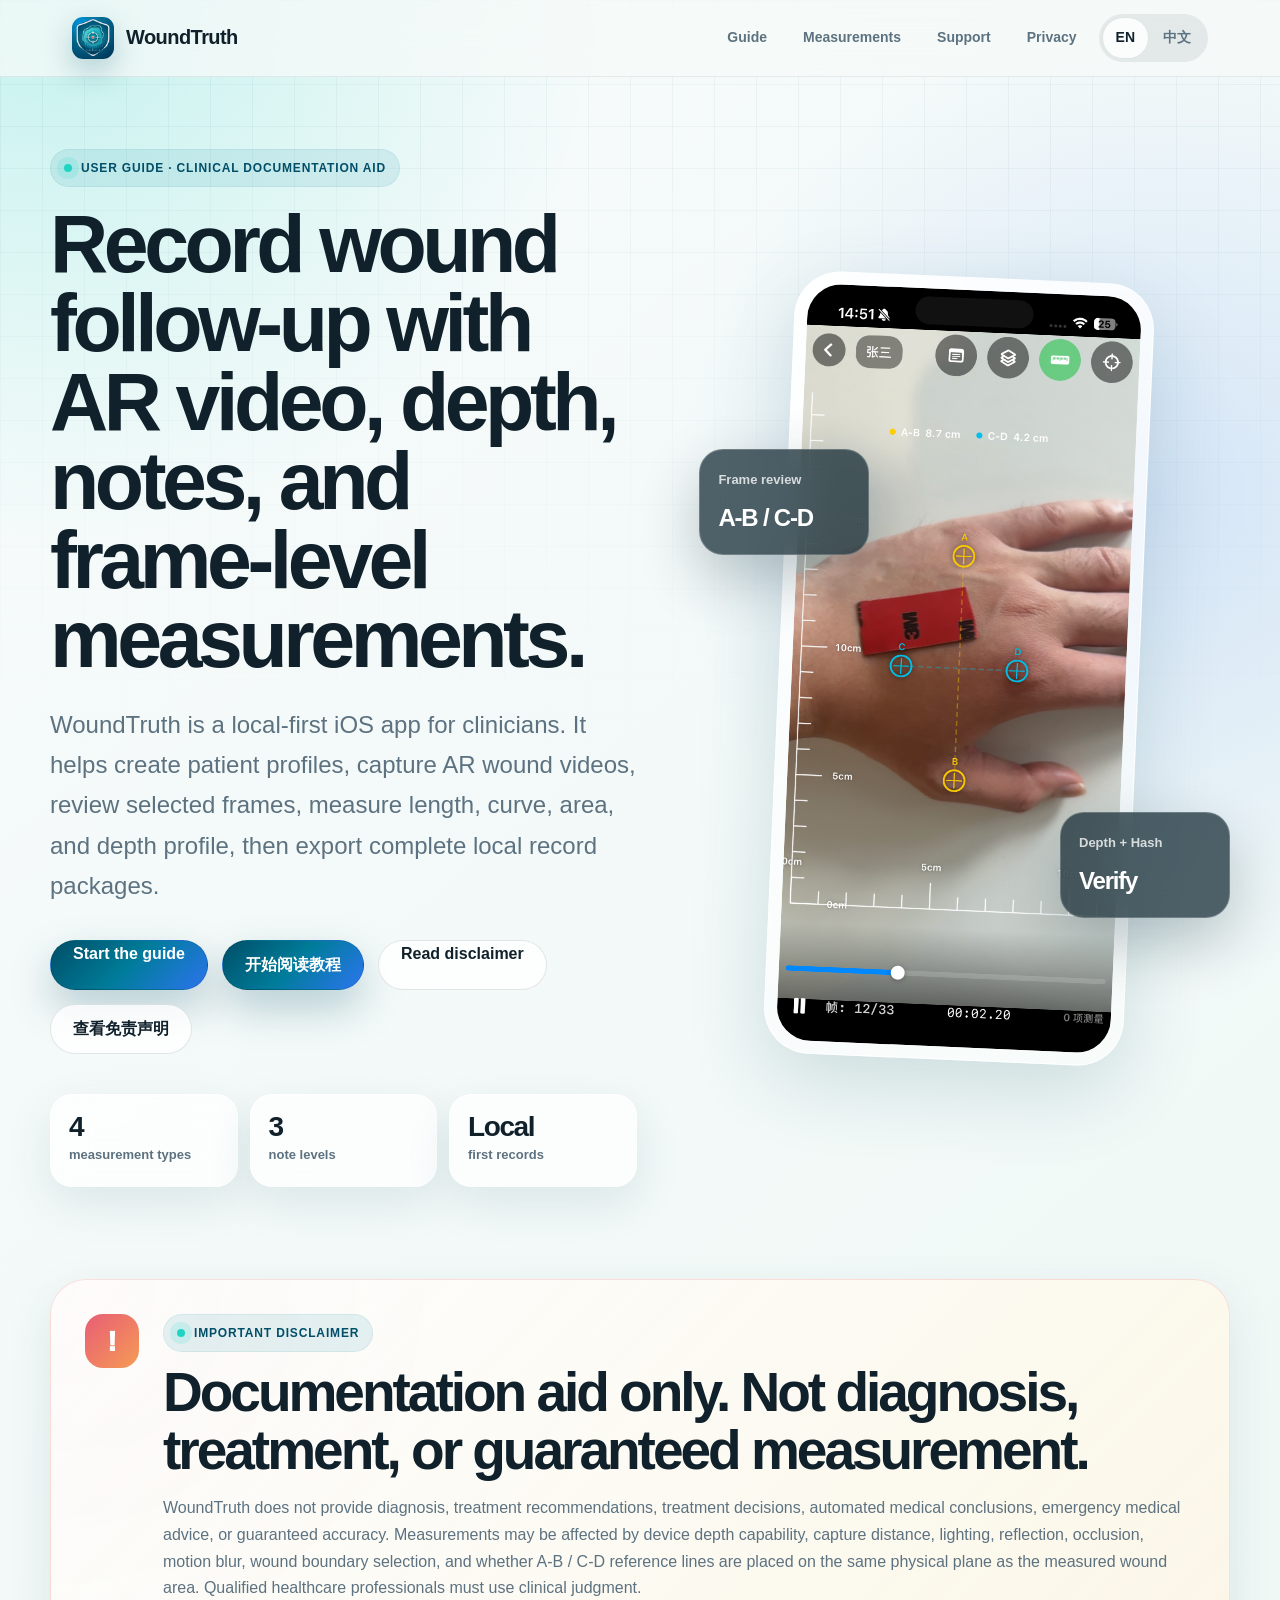
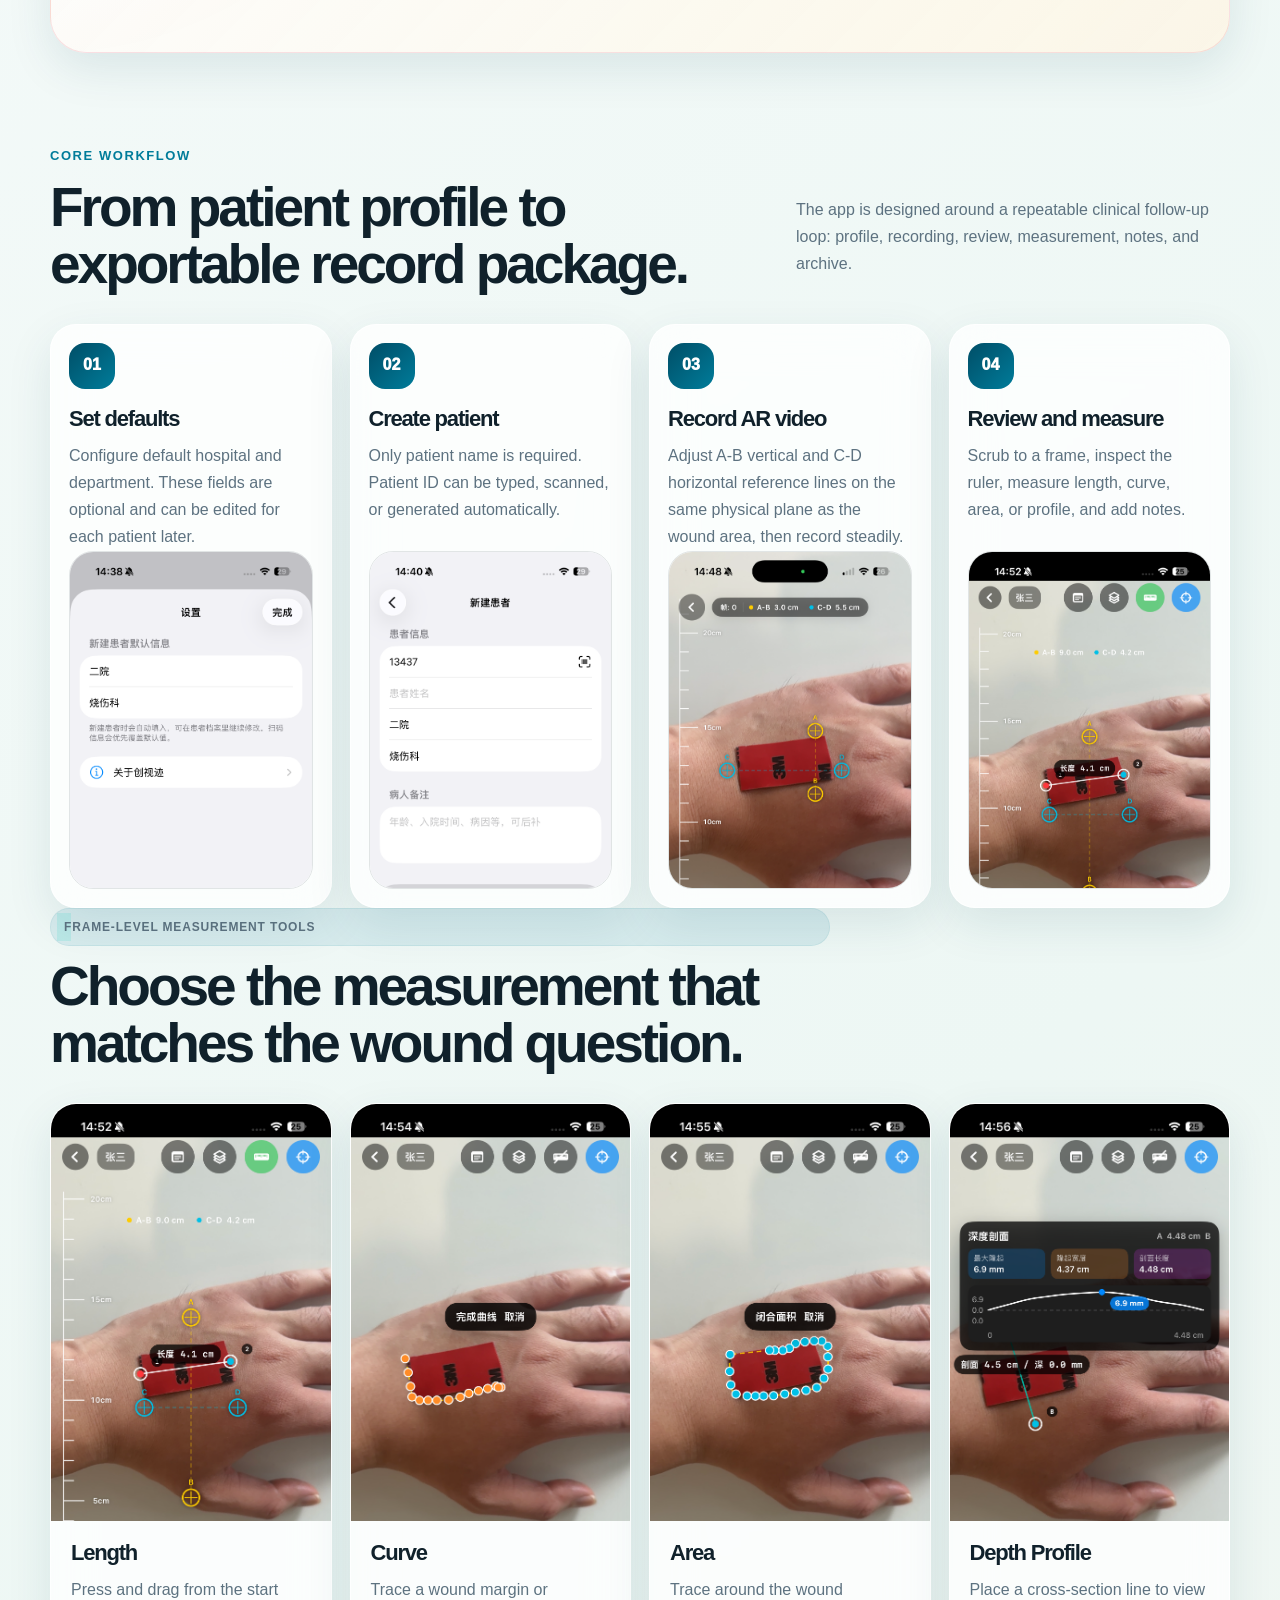
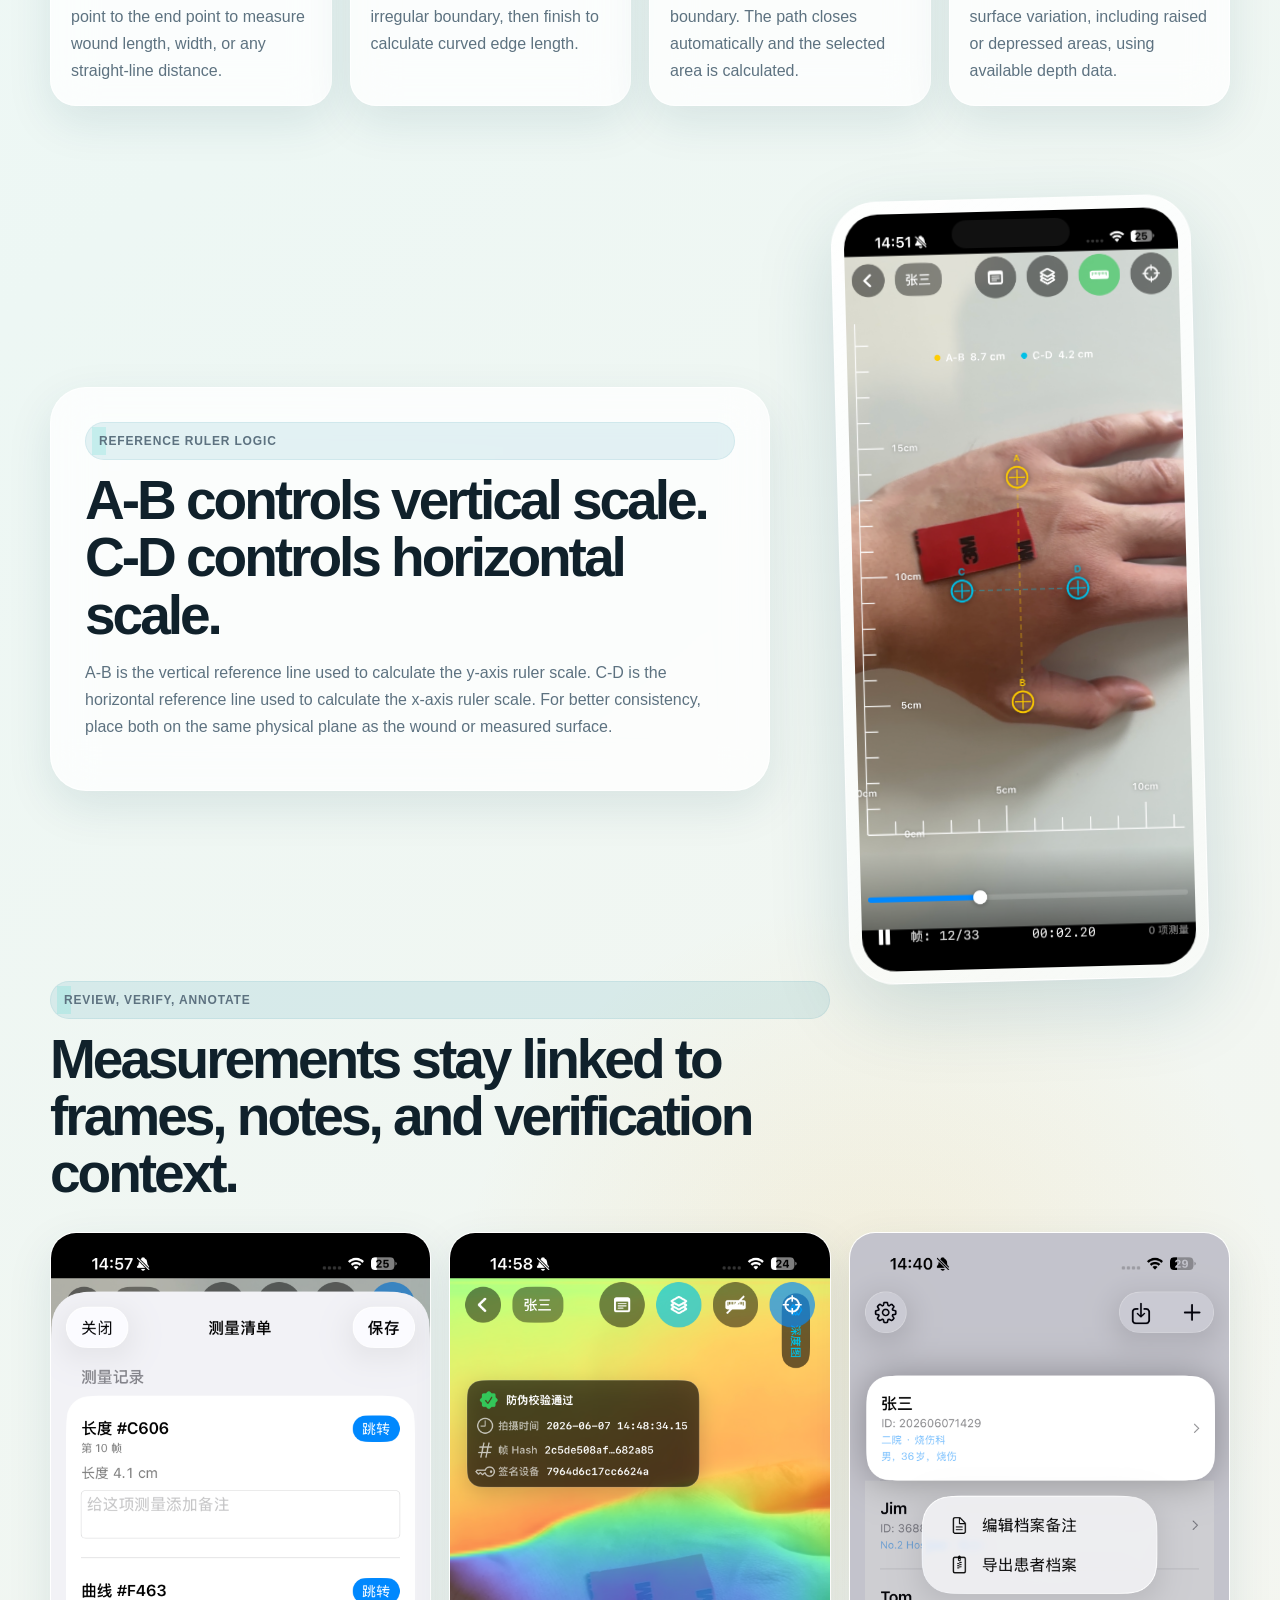
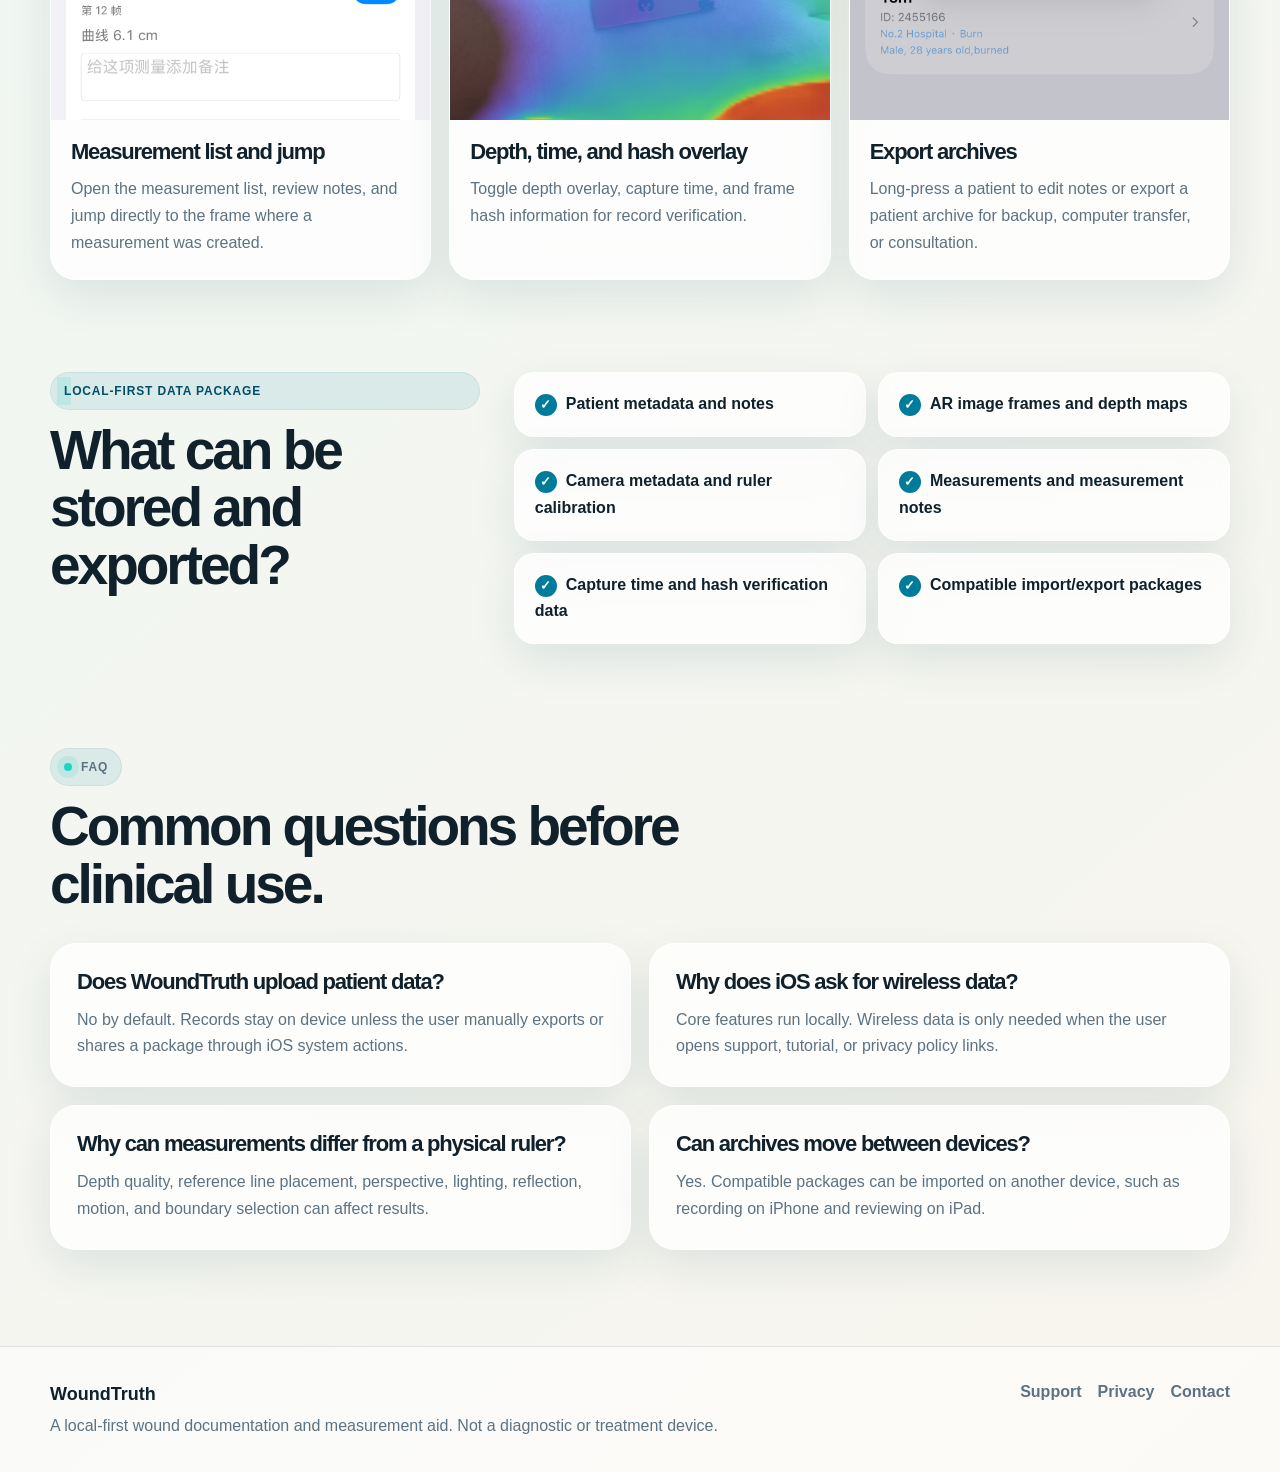
==== commit 08081e4c: "Refresh WoundTruth user guide website" ====
--- a/index.html
+++ b/index.html
@@ -3,8 +3,8 @@
 <head>
     <meta charset="UTF-8">
     <meta name="viewport" content="width=device-width, initial-scale=1.0">
-    <title>WoundTruth - AR Wound Follow-up and Measurement</title>
-    <meta name="description" content="WoundTruth helps clinicians record AR video, depth data, patient notes, and frame-level wound measurements for follow-up documentation.">
+    <title>WoundTruth - User Guide for AR Wound Documentation</title>
+    <meta name="description" content="Official WoundTruth user guide: clinical wound documentation, AR video, depth data, frame-level measurements, notes, import/export, privacy, and disclaimer.">
     <link rel="stylesheet" href="styles.css">
 </head>
 <body>
@@ -14,333 +14,294 @@
                 <img src="assets/woundtruth2-icon.png" alt="">
                 <span data-brand-name>WoundTruth</span>
             </a>
-            <div class="nav-links">
+            <nav class="nav-links" aria-label="Primary navigation">
+                <a class="nav-link" href="#guide" data-lang-panel="en">Guide</a>
+                <a class="nav-link" href="#guide" data-lang-panel="zh">教程</a>
+                <a class="nav-link" href="#measurements" data-lang-panel="en">Measurements</a>
+                <a class="nav-link" href="#measurements" data-lang-panel="zh">测量</a>
                 <a class="nav-link" href="support.html">Support</a>
                 <a class="nav-link" href="privacy.html">Privacy</a>
                 <div class="lang-switch" aria-label="Language">
                     <button class="lang-btn active" data-lang-button="en" onclick="setLanguage('en')">EN</button>
                     <button class="lang-btn" data-lang-button="zh" onclick="setLanguage('zh')">中文</button>
                 </div>
-            </div>
+            </nav>
         </div>
     </header>
 
-    <main class="page">
-        <section class="hero">
+    <main>
+        <section class="hero section-shell">
+            <div class="hero-copy">
+                <div data-lang-panel="en" class="active">
+                    <p class="eyebrow">User Guide · Clinical Documentation Aid</p>
+                    <h1>Record wound follow-up with AR video, depth, notes, and frame-level measurements.</h1>
+                    <p class="lead">WoundTruth is a local-first iOS app for clinicians. It helps create patient profiles, capture AR wound videos, review selected frames, measure length, curve, area, and depth profile, then export complete local record packages.</p>
+                </div>
+                <div data-lang-panel="zh">
+                    <p class="eyebrow">用户指导书 · 临床记录辅助工具</p>
+                    <h1>用 AR 录像、深度图、备注和单帧测量，持续记录创面变化。</h1>
+                    <p class="lead">创视迹是一款本地优先的 iOS 应用，面向医护人员，用于建立患者档案、采集 AR 创面视频、回看关键帧、完成长度、曲线、面积和剖面测量，并导出完整本地记录数据包。</p>
+                </div>
+
+                <div class="hero-actions">
+                    <a class="button primary" href="#guide" data-lang-panel="en">Start the guide</a>
+                    <a class="button primary" href="#guide" data-lang-panel="zh">开始阅读教程</a>
+                    <a class="button secondary" href="#disclaimer" data-lang-panel="en">Read disclaimer</a>
+                    <a class="button secondary" href="#disclaimer" data-lang-panel="zh">查看免责声明</a>
+                </div>
+
+                <div class="hero-stats" aria-label="Key capabilities">
+                    <div><strong>4</strong><span data-lang-panel="en" class="active">measurement types</span><span data-lang-panel="zh">类测量</span></div>
+                    <div><strong>3</strong><span data-lang-panel="en" class="active">note levels</span><span data-lang-panel="zh">级备注</span></div>
+                    <div><strong>Local</strong><span data-lang-panel="en" class="active">first records</span><span data-lang-panel="zh">优先保存</span></div>
+                </div>
+            </div>
+
+            <div class="hero-showcase" aria-label="App screenshots preview">
+                <div class="phone-frame primary-shot">
+                    <img src="assets/guide-images/8_review_display.png" alt="Playback interface with timeline and ruler">
+                </div>
+                <div class="floating-card card-a">
+                    <span data-lang-panel="en" class="active">Frame review</span>
+                    <span data-lang-panel="zh">逐帧回看</span>
+                    <strong>A-B / C-D</strong>
+                </div>
+                <div class="floating-card card-b">
+                    <span data-lang-panel="en" class="active">Depth + Hash</span>
+                    <span data-lang-panel="zh">深度图 + HASH</span>
+                    <strong>Verify</strong>
+                </div>
+            </div>
+        </section>
+
+        <section class="section-shell notice" id="disclaimer">
+            <div class="notice-icon">!</div>
             <div data-lang-panel="en" class="active">
-                <p class="eyebrow">Clinical wound follow-up</p>
-                <h1>Record the wound, preserve the context.</h1>
-                <p class="lead">WoundTruth is an iPhone tool for clinicians to capture AR video, depth information, patient records, notes, and frame-level measurements during wound follow-up.</p>
-                <div class="actions">
-                    <a class="button primary" href="#tutorial">Read tutorial</a>
-                    <a class="button secondary" href="support.html">Get support</a>
-                    <a class="button secondary" href="privacy.html">Read privacy policy</a>
-                </div>
-            </div>
-
+                <p class="eyebrow compact">Important Disclaimer</p>
+                <h2>Documentation aid only. Not diagnosis, treatment, or guaranteed measurement.</h2>
+                <p>WoundTruth does not provide diagnosis, treatment recommendations, treatment decisions, automated medical conclusions, emergency medical advice, or guaranteed accuracy. Measurements may be affected by device depth capability, capture distance, lighting, reflection, occlusion, motion blur, wound boundary selection, and whether A-B / C-D reference lines are placed on the same physical plane as the measured wound area. Qualified healthcare professionals must use clinical judgment.</p>
+            </div>
             <div data-lang-panel="zh">
-                <p class="eyebrow">创面随访辅助工具</p>
-                <h1>记录创面，也保留空间上下文。</h1>
-                <p class="lead">创视迹面向临床创面随访，帮助医生在 iPhone 上采集 AR 录像、深度信息、患者档案、备注，并对任意帧进行长度、曲线、面积和剖面测量。</p>
-                <div class="actions">
-                    <a class="button primary" href="#tutorial">查看教程</a>
-                    <a class="button secondary" href="support.html">查看支持</a>
-                    <a class="button secondary" href="privacy.html">隐私政策</a>
-                </div>
-            </div>
-
-            <aside class="hero-card" aria-label="WoundTruth measurement preview">
-                <div class="app-visual">
-                    <img class="app-icon-large" src="assets/woundtruth2-icon.png" alt="">
-                    <div class="ruler" aria-hidden="true">
-                        <span>0 cm</span>
-                        <span>15 cm</span>
-                        <span>30 cm</span>
+                <p class="eyebrow compact">重要免责声明</p>
+                <h2>仅用于记录与测量辅助，不提供诊断、治疗建议或精度保证。</h2>
+                <p>创视迹不提供诊断、治疗建议、治疗决策、自动化医疗结论、急救指导或固定精度保证。测量结果可能受到设备深度能力、拍摄距离、光照、反光、遮挡、运动模糊、创面边界选择，以及 A-B / C-D 参考线是否与创面处于同一物理平面等因素影响。医护人员应结合临床情况自行判断。</p>
+            </div>
+        </section>
+
+        <section class="section-shell split" id="guide">
+            <div class="section-kicker active" data-lang-panel="en">Core workflow</div>
+            <div class="section-kicker" data-lang-panel="zh">核心流程</div>
+            <div class="section-head">
+                <h2 data-lang-panel="en" class="active">From patient profile to exportable record package.</h2>
+                <h2 data-lang-panel="zh">从患者建档，到可导出的完整记录包。</h2>
+                <p data-lang-panel="en" class="active">The app is designed around a repeatable clinical follow-up loop: profile, recording, review, measurement, notes, and archive.</p>
+                <p data-lang-panel="zh">应用围绕可重复的临床随访流程设计：建档、录像、回看、测量、备注和归档。</p>
+            </div>
+
+            <div class="workflow-grid">
+                <article class="workflow-card">
+                    <span>01</span>
+                    <h3 data-lang-panel="en" class="active">Set defaults</h3>
+                    <h3 data-lang-panel="zh">设置默认信息</h3>
+                    <p data-lang-panel="en" class="active">Configure default hospital and department. These fields are optional and can be edited for each patient later.</p>
+                    <p data-lang-panel="zh">可设置默认医院和默认科室。这两项不是必填项，后续也可针对单个患者修改。</p>
+                    <img src="assets/guide-images/3_default_hospital.png" alt="Settings page">
+                </article>
+
+                <article class="workflow-card">
+                    <span>02</span>
+                    <h3 data-lang-panel="en" class="active">Create patient</h3>
+                    <h3 data-lang-panel="zh">创建患者档案</h3>
+                    <p data-lang-panel="en" class="active">Only patient name is required. Patient ID can be typed, scanned, or generated automatically.</p>
+                    <p data-lang-panel="zh">患者姓名是唯一必填项。患者 ID 可手动输入、扫码录入或自动生成。</p>
+                    <img src="assets/guide-images/4_new_patient.png" alt="New patient page">
+                </article>
+
+                <article class="workflow-card">
+                    <span>03</span>
+                    <h3 data-lang-panel="en" class="active">Record AR video</h3>
+                    <h3 data-lang-panel="zh">录制 AR 创面视频</h3>
+                    <p data-lang-panel="en" class="active">Adjust A-B vertical and C-D horizontal reference lines on the same physical plane as the wound area, then record steadily.</p>
+                    <p data-lang-panel="zh">将 A-B 纵向参考线和 C-D 横向参考线放在与创面相同或近似相同的物理平面，再稳定录像。</p>
+                    <img src="assets/guide-images/6_record.PNG" alt="AR recording view">
+                </article>
+
+                <article class="workflow-card">
+                    <span>04</span>
+                    <h3 data-lang-panel="en" class="active">Review and measure</h3>
+                    <h3 data-lang-panel="zh">回看与测量</h3>
+                    <p data-lang-panel="en" class="active">Scrub to a frame, inspect the ruler, measure length, curve, area, or profile, and add notes.</p>
+                    <p data-lang-panel="zh">拖动到指定帧，观察标尺，完成长度、曲线、面积或剖面测量，并添加备注。</p>
+                    <img src="assets/guide-images/9_length.png" alt="Length measurement">
+                </article>
+            </div>
+        </section>
+
+        <section class="section-shell" id="measurements">
+            <div class="section-head stacked">
+                <p class="eyebrow compact active" data-lang-panel="en">Frame-level measurement tools</p>
+                <p class="eyebrow compact" data-lang-panel="zh">单帧测量工具</p>
+                <h2 data-lang-panel="en" class="active">Choose the measurement that matches the wound question.</h2>
+                <h2 data-lang-panel="zh">根据创面观察问题，选择对应测量方式。</h2>
+            </div>
+
+            <div class="measurement-gallery">
+                <article class="measurement-card">
+                    <img src="assets/guide-images/9_length.png" alt="Length measurement">
+                    <div>
+                        <h3 data-lang-panel="en" class="active">Length</h3>
+                        <h3 data-lang-panel="zh">长度</h3>
+                        <p data-lang-panel="en" class="active">Press and drag from the start point to the end point to measure wound length, width, or any straight-line distance.</p>
+                        <p data-lang-panel="zh">按住并从起点拖动到终点，用于测量创口长、宽或任意两点直线距离。</p>
                     </div>
-                    <div class="measurement-panel">
-                        <div class="measurement-row">
-                            <span>Frame measurement</span>
-                            <strong>8.6 cm</strong>
-                        </div>
-                        <div class="measurement-row">
-                            <span>Depth profile</span>
-                            <span class="measure-tag">AR + Depth</span>
-                        </div>
-                        <div class="measurement-row">
-                            <span>Patient note</span>
-                            <span>Follow-up ready</span>
-                        </div>
+                </article>
+                <article class="measurement-card">
+                    <img src="assets/guide-images/10_curve.PNG" alt="Curve measurement">
+                    <div>
+                        <h3 data-lang-panel="en" class="active">Curve</h3>
+                        <h3 data-lang-panel="zh">曲线</h3>
+                        <p data-lang-panel="en" class="active">Trace a wound margin or irregular boundary, then finish to calculate curved edge length.</p>
+                        <p data-lang-panel="zh">沿创面边缘或不规则边界拖动，完成后计算边缘曲线长度。</p>
                     </div>
-                </div>
-            </aside>
-        </section>
-
-        <section class="section tutorial" id="tutorial">
-            <div class="section-head">
-                <div data-lang-panel="en" class="active">
-                    <p class="eyebrow">Tutorial</p>
-                    <h2>How to use WoundTruth.</h2>
-                </div>
-                <div data-lang-panel="zh">
-                    <p class="eyebrow">使用教程</p>
-                    <h2>如何使用创视迹。</h2>
-                </div>
-                <p data-lang-panel="en" class="active">Start with the disclaimer, then follow the patient, recording, playback, measurement, notes, and archive workflows below.</p>
-                <p data-lang-panel="zh">请先阅读免责声明，然后按病人档案、录像、回看测量、备注和导入导出流程操作。</p>
-            </div>
-
-            <div class="tutorial-stack active" data-lang-panel="en">
-                <article class="guide-card warning">
-                    <span class="step-index">01</span>
+                </article>
+                <article class="measurement-card">
+                    <img src="assets/guide-images/11_area.png" alt="Area measurement">
                     <div>
-                        <h3>Disclaimer</h3>
-                        <p>WoundTruth is a wound documentation and measurement aid for clinicians. It does not provide diagnosis, treatment recommendations, treatment decisions, or automated medical conclusions.</p>
-                        <p>All measurement results are for clinical reference only. Accuracy may be affected by device depth capability, camera distance, lighting, reflection, occlusion, motion blur, wound boundary selection, and whether ruler points are placed on the same physical plane as the measured wound area. Qualified healthcare professionals must use their own clinical judgment.</p>
+                        <h3 data-lang-panel="en" class="active">Area</h3>
+                        <h3 data-lang-panel="zh">面积</h3>
+                        <p data-lang-panel="en" class="active">Trace around the wound boundary. The path closes automatically and the selected area is calculated.</p>
+                        <p data-lang-panel="zh">沿创面边界拖动，路径自动闭合后计算所选区域面积。</p>
                     </div>
                 </article>
-
-                <article class="guide-card">
-                    <span class="step-index">02</span>
+                <article class="measurement-card">
+                    <img src="assets/guide-images/12_profile.png" alt="Depth profile measurement">
                     <div>
-                        <h3>Device and data requirements</h3>
-                        <p>Recording uses ARKit world tracking and depth data. A device with ARKit support and scene depth/LiDAR capability is recommended. Unsupported devices show an in-app message.</p>
-                        <p>The app is local-first. Patient records, frames, depth maps, camera metadata, measurements, notes, timestamps, and verification hashes stay on the device unless the user exports a record package.</p>
+                        <h3 data-lang-panel="en" class="active">Depth Profile</h3>
+                        <h3 data-lang-panel="zh">剖面</h3>
+                        <p data-lang-panel="en" class="active">Place a cross-section line to view surface variation, including raised or depressed areas, using available depth data.</p>
+                        <p data-lang-panel="zh">放置剖面线，基于可用深度数据查看局部凸起、凹陷和表面起伏。</p>
                     </div>
                 </article>
-
-                <article class="guide-card">
-                    <span class="step-index">03</span>
-                    <div>
-                        <h3>Patient profile</h3>
-                        <ol>
-                            <li>Open Settings and set the default hospital and department if needed. These fields are optional.</li>
-                            <li>Create a new patient profile from the patient list.</li>
-                            <li>Enter the patient name. Patient ID is optional; if it is left empty, the app generates a timestamp-based ID.</li>
-                            <li>Fill optional hospital, department, and patient notes.</li>
-                            <li>Long-press a patient item to edit patient information later.</li>
-                        </ol>
-                    </div>
-                </article>
-
-                <article class="guide-card">
-                    <span class="step-index">04</span>
-                    <div>
-                        <h3>Recording</h3>
-                        <ol>
-                            <li>Open a patient profile and start a new recording.</li>
-                            <li>Drag ruler points A-B and C-D to the reference area before recording.</li>
-                            <li>Place A-B and C-D on the same physical plane as the wound or measured object, for example on the same arm surface.</li>
-                            <li>The A-B and C-D lengths are used to display the two-axis ruler scale.</li>
-                            <li>Tap the record button and keep the camera stable. Avoid fast motion, poor lighting, strong reflection, and occlusion.</li>
-                        </ol>
-                    </div>
-                </article>
-
-                <article class="guide-card">
-                    <span class="step-index">05</span>
-                    <div>
-                        <h3>Playback and measurements</h3>
-                        <ol>
-                            <li>Open a recorded video and scrub the timeline to select a frame.</li>
-                            <li>Use the ruler overlay to understand the approximate scale of the current frame.</li>
-                            <li>Tap the measurement button and choose Length, Curve, Area, or Depth/Profile.</li>
-                            <li>Length measures the straight distance between two endpoints on the current frame.</li>
-                            <li>Curve follows a curved wound edge; tap Finish to calculate the curve length.</li>
-                            <li>Area follows the wound boundary; tap Finish to calculate the enclosed area.</li>
-                            <li>Depth/Profile places a line across the target area to view surface variation.</li>
-                            <li>After a measurement is completed, add a name or note if needed.</li>
-                            <li>Tap the measurement list in the lower-right corner to review all measurements and jump to the frame where a measurement was created.</li>
-                        </ol>
-                    </div>
-                </article>
-
-                <article class="guide-card">
-                    <span class="step-index">06</span>
-                    <div>
-                        <h3>Depth overlay, capture time, and hash verification</h3>
-                        <p>In playback, the user can toggle depth overlay, capture time, and HASH verification information. The depth overlay helps reviewers understand available depth data. Capture time and HASH values help verify that exported data matches the recorded data.</p>
-                    </div>
-                </article>
-
-                <article class="guide-card">
-                    <span class="step-index">07</span>
-                    <div>
-                        <h3>Notes and archives</h3>
-                        <p>Notes can be added at the patient, recording, and measurement levels. Recording notes can describe follow-up status, for example “wound condition after the third dressing change.”</p>
-                        <p>The app supports exporting and importing compatible record packages for archiving, computer transfer, or clinician consultation. Exported files may contain patient-identifiable information, so users should choose a secure destination.</p>
-                    </div>
-                </article>
-            </div>
-
-            <div class="tutorial-stack" data-lang-panel="zh">
-                <article class="guide-card warning">
-                    <span class="step-index">01</span>
-                    <div>
-                        <h3>免责声明</h3>
-                        <p>WoundTruth / 创视迹是面向医护人员的创面记录与测量辅助工具，不提供诊断、治疗建议、治疗决策或自动化医疗结论。</p>
-                        <p>所有测量结果仅供临床参考。测量精度可能受到设备深度能力、拍摄距离、光照、反光、遮挡、运动模糊、创面边界选择，以及标尺点是否与创面位于同一物理平面等因素影响。具备资质的医护人员需要结合实际临床情况自行判断。</p>
-                    </div>
-                </article>
-
-                <article class="guide-card">
-                    <span class="step-index">02</span>
-                    <div>
-                        <h3>设备与数据要求</h3>
-                        <p>录像功能基于 ARKit 世界追踪和深度数据。建议使用支持 ARKit 与 scene depth/LiDAR 深度能力的设备。不支持的设备会在应用内显示明确提示。</p>
-                        <p>应用采用本地优先设计。患者档案、图像帧、深度图、相机元数据、测量结果、备注、拍摄时间和 HASH 信息默认保存在本机；只有用户主动导出数据包时，数据才会离开设备。</p>
-                    </div>
-                </article>
-
-                <article class="guide-card">
-                    <span class="step-index">03</span>
-                    <div>
-                        <h3>病人档案</h3>
-                        <ol>
-                            <li>打开设置，如有需要，填写默认医院和默认科室。这两项不是必填项。</li>
-                            <li>回到患者列表，新建病人档案。</li>
-                            <li>填写患者姓名。患者 ID 不是必填项；如果留空，应用会根据当前时间戳自动生成。</li>
-                            <li>可继续填写医院、科室和患者备注等可选信息。</li>
-                            <li>在患者列表中长按对应患者，可以后续编辑病人信息。</li>
-                        </ol>
-                    </div>
-                </article>
-
-                <article class="guide-card">
-                    <span class="step-index">04</span>
-                    <div>
-                        <h3>录像</h3>
-                        <ol>
-                            <li>进入某个病人档案，开始新建录像。</li>
-                            <li>录像前拖动 A-B、C-D 四个标尺点到指定参考位置。</li>
-                            <li>A-B 和 C-D 应尽量放在与创面或待测物体相同的物理平面上，例如都放在同一段胳膊表面。</li>
-                            <li>A-B 和 C-D 的长度会用于显示横向与纵向两个轴的标尺。</li>
-                            <li>点击录像按钮后保持手机稳定，避免快速移动、光照不足、强反光和遮挡。</li>
-                        </ol>
-                    </div>
-                </article>
-
-                <article class="guide-card">
-                    <span class="step-index">05</span>
-                    <div>
-                        <h3>回看与测量</h3>
-                        <ol>
-                            <li>打开已录制的视频，拖动时间轴选择需要查看或测量的某一帧。</li>
-                            <li>使用默认标尺叠加层观察当前帧的大致尺度。</li>
-                            <li>点击测量按钮，选择直线、曲线、面积或深度/剖面。</li>
-                            <li>直线用于测量当前帧两个端点之间的直线距离。</li>
-                            <li>曲线用于沿创面边缘连续点选或拖动，完成后点击完成按钮计算曲线长度。</li>
-                            <li>面积用于沿创面边界连续点选或拖动，完成后点击完成按钮计算封闭区域面积。</li>
-                            <li>深度/剖面用于在目标区域放置剖面线，查看深度曲线和表面起伏。</li>
-                            <li>完成测量后，可给测量添加名称或备注。</li>
-                            <li>点击右下角测量列表，可以查看全部测量项，并跳转到对应测量所在的帧。</li>
-                        </ol>
-                    </div>
-                </article>
-
-                <article class="guide-card">
-                    <span class="step-index">06</span>
-                    <div>
-                        <h3>深度图、拍摄时间与 HASH 防伪信息</h3>
-                        <p>回看界面支持切换深度图叠加、拍摄时间和 HASH 校验信息。深度图用于帮助理解当前帧可用的深度数据；拍摄时间和 HASH 值用于辅助确认导出数据与原始记录是否一致。</p>
-                    </div>
-                </article>
-
-                <article class="guide-card">
-                    <span class="step-index">07</span>
-                    <div>
-                        <h3>备注与导入导出</h3>
-                        <p>应用支持病人、录像、测量三个层级的备注。录像备注可以记录某次随访或换药后的创面状态，例如“第三次换药后伤口状况”。</p>
-                        <p>应用支持导出和导入兼容的数据包，用于电脑归档、离线备份或医生之间会诊传输。导出文件可能包含可识别患者身份的信息，用户需要自行选择安全、合规的保存或传输方式。</p>
-                    </div>
-                </article>
-            </div>
-        </section>
-
-        <section class="section" id="features">
-            <div class="section-head">
-                <div data-lang-panel="en" class="active">
-                    <h2>Designed for clinical follow-up, not casual snapshots.</h2>
-                </div>
-                <div data-lang-panel="zh">
-                    <h2>为临床随访设计，不只是拍一张照片。</h2>
-                </div>
-                <p data-lang-panel="en" class="active">Each recording can include patient context, frame metadata, depth maps, camera information, measurements, notes, and exportable archives.</p>
-                <p data-lang-panel="zh">每次录制都可以包含患者信息、逐帧元数据、深度图、相机信息、测量结果、备注，以及可导出的归档数据包。</p>
-            </div>
-
-            <div class="grid">
-                <article class="card">
-                    <h3 data-lang-panel="en" class="active">AR video and depth capture</h3>
-                    <h3 data-lang-panel="zh">AR 录像与深度采集</h3>
-                    <p data-lang-panel="en" class="active">Capture color frames, depth data, camera intrinsics, transforms, and display mapping information for later review and measurement.</p>
-                    <p data-lang-panel="zh">记录彩色图像、深度数据、相机内参、位姿变换和显示映射信息，为后续回看和测量保留依据。</p>
-                </article>
-
-                <article class="card">
-                    <h3 data-lang-panel="en" class="active">Patient and record notes</h3>
-                    <h3 data-lang-panel="zh">患者与录像备注</h3>
-                    <p data-lang-panel="en" class="active">Add notes at the patient, recording, and measurement levels to document wound history and dressing-change progress.</p>
-                    <p data-lang-panel="zh">支持在患者、单次录像、单项测量三个层级添加备注，便于记录病因、换药进展和测量说明。</p>
-                </article>
-
-                <article class="card">
-                    <h3 data-lang-panel="en" class="active">Frame-level measurements</h3>
-                    <h3 data-lang-panel="zh">单帧精细测量</h3>
-                    <p data-lang-panel="en" class="active">Measure line length, curved edges, area, and depth profile on selected frames with visual overlays for review.</p>
-                    <p data-lang-panel="zh">在选定帧上进行长度、曲线、面积和剖面测量，并通过可视化标注辅助复核。</p>
-                </article>
-            </div>
-        </section>
-
-        <section class="section">
-            <div class="section-head">
-                <div data-lang-panel="en" class="active">
-                    <h2>Data package first.</h2>
-                </div>
-                <div data-lang-panel="zh">
-                    <h2>以完整数据包为核心。</h2>
-                </div>
-                <p data-lang-panel="en" class="active">WoundTruth is built around local control and exportable records, so clinicians can archive cases or transfer them for consultation.</p>
-                <p data-lang-panel="zh">创视迹以本地控制和可导出档案为核心，方便医生归档病例，也方便会诊时传输数据。</p>
-            </div>
-
-            <div class="card spec-list">
-                <div class="spec">
-                    <strong data-lang-panel="en" class="active">Patient archive</strong>
-                    <strong data-lang-panel="zh">患者档案</strong>
-                    <span data-lang-panel="en" class="active">Name, patient ID, optional hospital and department, patient-level notes, and linked recordings.</span>
-                    <span data-lang-panel="zh">包含姓名、患者 ID、可选医院与科室、患者层级备注，以及关联录像。</span>
-                </div>
-                <div class="spec">
-                    <strong data-lang-panel="en" class="active">Recording package</strong>
-                    <strong data-lang-panel="zh">录像数据包</strong>
-                    <span data-lang-panel="en" class="active">Video frames, metadata, camera information, depth files, ruler calibration, and record notes.</span>
-                    <span data-lang-panel="zh">包含视频帧、元数据、相机信息、深度文件、标尺校准和录像备注。</span>
-                </div>
-                <div class="spec">
-                    <strong data-lang-panel="en" class="active">Measurement history</strong>
-                    <strong data-lang-panel="zh">测量历史</strong>
-                    <span data-lang-panel="en" class="active">Line, curve, area, and profile measurements can be reviewed, named, annotated, and jumped to from the playback timeline.</span>
-                    <span data-lang-panel="zh">长度、曲线、面积和剖面测量可回看、命名、备注，并能从回放时间线快速跳转。</span>
-                </div>
-            </div>
-
-            <div class="callout active" data-lang-panel="en">
-                WoundTruth is a documentation and measurement aid. It is not intended to replace clinical judgment, diagnosis, or treatment decisions.
-            </div>
-            <div class="callout" data-lang-panel="zh">
-                创视迹是临床记录与测量辅助工具，不能替代医生的诊断、判断或治疗决策。
+            </div>
+        </section>
+
+        <section class="section-shell two-column">
+            <div class="info-panel">
+                <p class="eyebrow compact active" data-lang-panel="en">Reference ruler logic</p>
+                <p class="eyebrow compact" data-lang-panel="zh">参考标尺逻辑</p>
+                <h2 data-lang-panel="en" class="active">A-B controls vertical scale. C-D controls horizontal scale.</h2>
+                <h2 data-lang-panel="zh">A-B 负责纵向刻度，C-D 负责横向刻度。</h2>
+                <p data-lang-panel="en" class="active">A-B is the vertical reference line used to calculate the y-axis ruler scale. C-D is the horizontal reference line used to calculate the x-axis ruler scale. For better consistency, place both on the same physical plane as the wound or measured surface.</p>
+                <p data-lang-panel="zh">A-B 是纵向参考线，用于计算画面纵坐标方向的标尺刻度；C-D 是横向参考线，用于计算画面横坐标方向的标尺刻度。为提高一致性，应尽量将二者放在与创面或待测表面相同的物理平面上。</p>
+            </div>
+            <div class="phone-frame inline-shot">
+                <img src="assets/guide-images/8_review_display.png" alt="A-B and C-D ruler reference in playback">
+            </div>
+        </section>
+
+        <section class="section-shell">
+            <div class="section-head stacked">
+                <p class="eyebrow compact active" data-lang-panel="en">Review, verify, annotate</p>
+                <p class="eyebrow compact" data-lang-panel="zh">回看、核验、备注</p>
+                <h2 data-lang-panel="en" class="active">Measurements stay linked to frames, notes, and verification context.</h2>
+                <h2 data-lang-panel="zh">测量结果关联帧、备注和核验信息。</h2>
+            </div>
+
+            <div class="feature-strip">
+                <article>
+                    <img src="assets/guide-images/13_list_and_jump.png" alt="Measurement list and jump">
+                    <h3 data-lang-panel="en" class="active">Measurement list and jump</h3>
+                    <h3 data-lang-panel="zh">测量列表与跳转</h3>
+                    <p data-lang-panel="en" class="active">Open the measurement list, review notes, and jump directly to the frame where a measurement was created.</p>
+                    <p data-lang-panel="zh">打开测量列表，查看备注，并快速跳转到对应测量所在帧。</p>
+                </article>
+                <article>
+                    <img src="assets/guide-images/14_depth_overlay.png" alt="Depth overlay and hash information">
+                    <h3 data-lang-panel="en" class="active">Depth, time, and hash overlay</h3>
+                    <h3 data-lang-panel="zh">深度图、时间与 HASH</h3>
+                    <p data-lang-panel="en" class="active">Toggle depth overlay, capture time, and frame hash information for record verification.</p>
+                    <p data-lang-panel="zh">可叠加显示深度图、拍摄时间和帧 HASH 信息，用于辅助记录核验。</p>
+                </article>
+                <article>
+                    <img src="assets/guide-images/5_press_on_patient.png" alt="Long press patient archive menu">
+                    <h3 data-lang-panel="en" class="active">Export archives</h3>
+                    <h3 data-lang-panel="zh">导出档案</h3>
+                    <p data-lang-panel="en" class="active">Long-press a patient to edit notes or export a patient archive for backup, computer transfer, or consultation.</p>
+                    <p data-lang-panel="zh">长按患者可编辑备注或导出患者档案，用于备份、电脑归档或会诊交流。</p>
+                </article>
+            </div>
+        </section>
+
+        <section class="section-shell data-section">
+            <div>
+                <p class="eyebrow compact active" data-lang-panel="en">Local-first data package</p>
+                <p class="eyebrow compact" data-lang-panel="zh">本地优先的数据包</p>
+                <h2 data-lang-panel="en" class="active">What can be stored and exported?</h2>
+                <h2 data-lang-panel="zh">应用会保存和导出哪些信息？</h2>
+            </div>
+            <div class="data-grid">
+                <div data-lang-panel="en" class="active">Patient metadata and notes</div>
+                <div data-lang-panel="zh">患者信息与备注</div>
+                <div data-lang-panel="en" class="active">AR image frames and depth maps</div>
+                <div data-lang-panel="zh">AR 图像帧与深度图</div>
+                <div data-lang-panel="en" class="active">Camera metadata and ruler calibration</div>
+                <div data-lang-panel="zh">相机元数据与标尺换算信息</div>
+                <div data-lang-panel="en" class="active">Measurements and measurement notes</div>
+                <div data-lang-panel="zh">测量结果与测量备注</div>
+                <div data-lang-panel="en" class="active">Capture time and hash verification data</div>
+                <div data-lang-panel="zh">拍摄时间与 HASH 校验信息</div>
+                <div data-lang-panel="en" class="active">Compatible import/export packages</div>
+                <div data-lang-panel="zh">兼容的导入/导出数据包</div>
+            </div>
+        </section>
+
+        <section class="section-shell faq" id="faq">
+            <div class="section-head stacked">
+                <p class="eyebrow compact">FAQ</p>
+                <h2 data-lang-panel="en" class="active">Common questions before clinical use.</h2>
+                <h2 data-lang-panel="zh">临床使用前的常见问题。</h2>
+            </div>
+
+            <div class="faq-grid">
+                <article>
+                    <h3 data-lang-panel="en" class="active">Does WoundTruth upload patient data?</h3>
+                    <h3 data-lang-panel="zh">应用是否上传患者数据？</h3>
+                    <p data-lang-panel="en" class="active">No by default. Records stay on device unless the user manually exports or shares a package through iOS system actions.</p>
+                    <p data-lang-panel="zh">默认不会。数据保存在本机，只有用户主动导出或分享数据包时才会离开设备。</p>
+                </article>
+                <article>
+                    <h3 data-lang-panel="en" class="active">Why does iOS ask for wireless data?</h3>
+                    <h3 data-lang-panel="zh">为什么 iOS 会提示无线数据权限？</h3>
+                    <p data-lang-panel="en" class="active">Core features run locally. Wireless data is only needed when the user opens support, tutorial, or privacy policy links.</p>
+                    <p data-lang-panel="zh">核心功能本地运行。无线数据权限主要用于用户主动打开教程、支持网站或隐私政策链接。</p>
+                </article>
+                <article>
+                    <h3 data-lang-panel="en" class="active">Why can measurements differ from a physical ruler?</h3>
+                    <h3 data-lang-panel="zh">为什么测量值可能和物理尺不同？</h3>
+                    <p data-lang-panel="en" class="active">Depth quality, reference line placement, perspective, lighting, reflection, motion, and boundary selection can affect results.</p>
+                    <p data-lang-panel="zh">深度图质量、参考线位置、透视角度、光照、反光、运动和边界选择都会影响测量结果。</p>
+                </article>
+                <article>
+                    <h3 data-lang-panel="en" class="active">Can archives move between devices?</h3>
+                    <h3 data-lang-panel="zh">数据包可以跨设备使用吗？</h3>
+                    <p data-lang-panel="en" class="active">Yes. Compatible packages can be imported on another device, such as recording on iPhone and reviewing on iPad.</p>
+                    <p data-lang-panel="zh">可以。兼容数据包可导入另一台设备，例如在 iPhone 录制后导入 iPad 回看。</p>
+                </article>
             </div>
         </section>
     </main>
 
     <footer class="footer">
         <div class="footer-inner">
-            <span>© 2026 WoundTruth. Developer: zhituo.xia</span>
+            <div>
+                <strong data-brand-name>WoundTruth</strong>
+                <p data-lang-panel="en" class="active">A local-first wound documentation and measurement aid. Not a diagnostic or treatment device.</p>
+                <p data-lang-panel="zh">本地优先的创面记录与测量辅助工具，不是诊断或治疗设备。</p>
+            </div>
             <nav>
                 <a href="support.html">Support</a>
                 <a href="privacy.html">Privacy</a>
-                <a href="mailto:xiazhituo@gmail.com">xiazhituo@gmail.com</a>
+                <a href="mailto:xiazhituo@gmail.com">Contact</a>
             </nav>
         </div>
     </footer>
--- a/styles.css
+++ b/styles.css
@@ -1,18 +1,25 @@
 :root {
-    --ink: #10242f;
-    --muted: #5f7580;
-    --paper: #f7f3ea;
-    --paper-strong: #fffaf0;
+    --ink: #10212b;
+    --muted: #5d7280;
+    --soft: #78909b;
+    --paper: #f5f8f8;
+    --paper-2: #eef7f5;
+    --card: rgba(255, 255, 255, 0.76);
+    --card-strong: rgba(255, 255, 255, 0.94);
+    --line: rgba(16, 33, 43, 0.11);
+    --line-strong: rgba(16, 33, 43, 0.18);
     --teal: #007c9a;
-    --teal-deep: #00506b;
-    --aqua: #29d6c8;
-    --amber: #f5b544;
-    --line: rgba(16, 36, 47, 0.12);
-    --card: rgba(255, 255, 255, 0.78);
-    --shadow: 0 24px 70px rgba(0, 65, 87, 0.18);
-    --radius-xl: 34px;
-    --radius-lg: 24px;
-    --radius-md: 16px;
+    --teal-deep: #004e67;
+    --cyan: #20d4c4;
+    --blue: #2d75f0;
+    --amber: #f4b64a;
+    --rose: #e85d75;
+    --shadow: 0 26px 80px rgba(0, 72, 92, 0.16);
+    --shadow-soft: 0 16px 46px rgba(0, 72, 92, 0.10);
+    --radius-xl: 36px;
+    --radius-lg: 26px;
+    --radius-md: 18px;
+    --content: 1180px;
 }
 
 * {
@@ -26,13 +33,14 @@
 body {
     margin: 0;
     min-height: 100vh;
-    font-family: ui-sans-serif, -apple-system, BlinkMacSystemFont, "SF Pro Text", "Segoe UI", sans-serif;
+    font-family: ui-sans-serif, -apple-system, BlinkMacSystemFont, "SF Pro Text", "PingFang SC", "Microsoft YaHei", sans-serif;
     color: var(--ink);
     background:
-        radial-gradient(circle at 8% 8%, rgba(41, 214, 200, 0.22), transparent 28rem),
-        radial-gradient(circle at 88% 12%, rgba(245, 181, 68, 0.20), transparent 24rem),
-        linear-gradient(135deg, #eff8f7 0%, var(--paper) 52%, #edf7fb 100%);
-    line-height: 1.65;
+        radial-gradient(circle at 4% 0%, rgba(32, 212, 196, 0.23), transparent 34rem),
+        radial-gradient(circle at 90% 8%, rgba(45, 117, 240, 0.16), transparent 30rem),
+        radial-gradient(circle at 68% 72%, rgba(244, 182, 74, 0.14), transparent 26rem),
+        linear-gradient(140deg, #f7fbfb 0%, #edf7f4 48%, #f8f5ee 100%);
+    line-height: 1.68;
     -webkit-font-smoothing: antialiased;
 }
 
@@ -40,36 +48,58 @@
     content: "";
     position: fixed;
     inset: 0;
+    z-index: -1;
     pointer-events: none;
-    z-index: -1;
     background-image:
-        linear-gradient(rgba(0, 80, 107, 0.055) 1px, transparent 1px),
-        linear-gradient(90deg, rgba(0, 80, 107, 0.055) 1px, transparent 1px);
+        linear-gradient(rgba(0, 78, 103, 0.055) 1px, transparent 1px),
+        linear-gradient(90deg, rgba(0, 78, 103, 0.055) 1px, transparent 1px);
     background-size: 42px 42px;
-    mask-image: linear-gradient(to bottom, rgba(0, 0, 0, 0.88), transparent 82%);
+    mask-image: linear-gradient(to bottom, rgba(0, 0, 0, 0.9), transparent 86%);
 }
 
 a {
-    color: var(--teal-deep);
+    color: inherit;
     text-decoration: none;
 }
 
 a:hover {
-    text-decoration: underline;
+    text-decoration: none;
+}
+
+img {
+    display: block;
+    max-width: 100%;
+}
+
+[data-lang-panel] {
+    display: none !important;
+}
+
+[data-lang-panel].active {
+    display: block !important;
+}
+
+span[data-lang-panel].active,
+a[data-lang-panel].active,
+p[data-lang-panel].active,
+h2[data-lang-panel].active,
+h3[data-lang-panel].active,
+div[data-lang-panel].active {
+    display: revert !important;
 }
 
 .site-header {
     position: sticky;
     top: 0;
-    z-index: 20;
-    border-bottom: 1px solid rgba(16, 36, 47, 0.08);
-    background: rgba(247, 243, 234, 0.76);
-    backdrop-filter: blur(22px);
-    -webkit-backdrop-filter: blur(22px);
+    z-index: 50;
+    border-bottom: 1px solid rgba(16, 33, 43, 0.08);
+    background: rgba(246, 250, 249, 0.74);
+    backdrop-filter: blur(24px);
+    -webkit-backdrop-filter: blur(24px);
 }
 
 .nav {
-    max-width: 1180px;
+    max-width: var(--content);
     margin: 0 auto;
     padding: 14px 22px;
     display: flex;
@@ -82,39 +112,38 @@
     display: inline-flex;
     align-items: center;
     gap: 12px;
-    font-weight: 850;
-    letter-spacing: -0.03em;
-    color: var(--ink);
+    font-weight: 900;
+    letter-spacing: -0.035em;
 }
 
 .brand img {
     width: 42px;
     height: 42px;
-    border-radius: 10px;
-    box-shadow: 0 10px 26px rgba(0, 80, 107, 0.26);
+    border-radius: 11px;
+    box-shadow: 0 12px 30px rgba(0, 78, 103, 0.25);
 }
 
 .brand span {
-    font-size: 18px;
+    font-size: 20px;
 }
 
 .nav-links {
     display: flex;
     align-items: center;
-    gap: 10px;
+    justify-content: flex-end;
     flex-wrap: wrap;
-    justify-content: flex-end;
+    gap: 8px;
 }
 
 .nav-link,
 .lang-btn {
     border: 1px solid transparent;
     border-radius: 999px;
+    padding: 8px 13px;
     color: var(--muted);
     font: inherit;
     font-size: 14px;
-    font-weight: 700;
-    padding: 8px 13px;
+    font-weight: 800;
     background: transparent;
     cursor: pointer;
 }
@@ -123,44 +152,44 @@
 .lang-btn:hover,
 .lang-btn.active {
     color: var(--ink);
-    text-decoration: none;
-    background: rgba(255, 255, 255, 0.78);
-    border-color: rgba(16, 36, 47, 0.08);
+    background: rgba(255, 255, 255, 0.86);
+    border-color: var(--line);
 }
 
 .lang-switch {
     display: inline-flex;
     padding: 3px;
     border-radius: 999px;
-    background: rgba(16, 36, 47, 0.08);
-}
-
-.page {
-    max-width: 1180px;
+    background: rgba(16, 33, 43, 0.075);
+}
+
+.section-shell {
+    width: min(var(--content), calc(100% - 44px));
     margin: 0 auto;
-    padding: 64px 22px 88px;
 }
 
 .hero {
-    display: grid;
-    grid-template-columns: minmax(0, 1.05fr) minmax(310px, 0.95fr);
-    gap: 48px;
+    min-height: calc(100vh - 74px);
+    padding: 72px 0 92px;
+    display: grid;
+    grid-template-columns: minmax(0, 1.04fr) minmax(320px, 0.96fr);
+    gap: 52px;
     align-items: center;
-    min-height: calc(100vh - 96px);
 }
 
 .eyebrow {
     display: inline-flex;
     align-items: center;
-    gap: 8px;
+    gap: 9px;
     margin: 0 0 18px;
-    padding: 8px 12px;
+    padding: 8px 13px;
     border-radius: 999px;
+    color: var(--teal-deep);
     background: rgba(0, 124, 154, 0.10);
-    color: var(--teal-deep);
-    font-weight: 800;
-    font-size: 13px;
-    letter-spacing: 0.05em;
+    border: 1px solid rgba(0, 124, 154, 0.08);
+    font-size: 12px;
+    font-weight: 900;
+    letter-spacing: 0.07em;
     text-transform: uppercase;
 }
 
@@ -169,448 +198,500 @@
     width: 8px;
     height: 8px;
     border-radius: 999px;
-    background: var(--aqua);
-    box-shadow: 0 0 0 6px rgba(41, 214, 200, 0.16);
+    background: var(--cyan);
+    box-shadow: 0 0 0 7px rgba(32, 212, 196, 0.15);
+}
+
+.eyebrow.compact {
+    margin-bottom: 12px;
+}
+
+h1,
+h2,
+h3 {
+    margin: 0;
+    letter-spacing: -0.055em;
 }
 
 h1 {
-    margin: 0;
-    font-size: clamp(42px, 7vw, 84px);
-    line-height: 0.96;
-    letter-spacing: -0.075em;
-    max-width: 860px;
+    font-size: clamp(42px, 6.3vw, 82px);
+    line-height: 0.98;
+    max-width: 850px;
+}
+
+h2 {
+    font-size: clamp(30px, 4.3vw, 56px);
+    line-height: 1.04;
+}
+
+h3 {
+    font-size: 22px;
+    line-height: 1.12;
 }
 
 .lead {
     margin: 26px 0 0;
-    max-width: 720px;
+    max-width: 760px;
     color: var(--muted);
-    font-size: clamp(18px, 2.2vw, 24px);
-}
-
-.actions {
+    font-size: clamp(18px, 2.15vw, 24px);
+}
+
+.hero-actions {
     display: flex;
+    flex-wrap: wrap;
     gap: 14px;
-    flex-wrap: wrap;
     margin-top: 34px;
 }
 
 .button {
+    display: inline-flex !important;
+    align-items: center;
+    justify-content: center;
+    min-height: 50px;
+    padding: 0 22px;
+    border-radius: 999px;
+    border: 1px solid var(--line);
+    font-weight: 900;
+    transition: transform 180ms ease, box-shadow 180ms ease, background 180ms ease;
+}
+
+.button.primary {
+    color: #fff;
+    background: linear-gradient(135deg, var(--teal-deep), var(--teal), var(--blue));
+    box-shadow: 0 18px 42px rgba(0, 78, 103, 0.26);
+}
+
+.button.secondary {
+    color: var(--ink);
+    background: rgba(255, 255, 255, 0.78);
+}
+
+.button:hover {
+    transform: translateY(-2px);
+    box-shadow: var(--shadow-soft);
+}
+
+.hero-stats {
+    display: grid;
+    grid-template-columns: repeat(3, minmax(0, 1fr));
+    gap: 12px;
+    margin-top: 40px;
+    max-width: 680px;
+}
+
+.hero-stats div {
+    padding: 18px;
+    border-radius: 22px;
+    background: var(--card);
+    border: 1px solid rgba(255, 255, 255, 0.76);
+    box-shadow: var(--shadow-soft);
+    backdrop-filter: blur(18px);
+}
+
+.hero-stats strong {
+    display: block;
+    font-size: 28px;
+    line-height: 1;
+    letter-spacing: -0.05em;
+}
+
+.hero-stats span {
+    display: block;
+    margin-top: 8px;
+    color: var(--muted);
+    font-weight: 750;
+    font-size: 13px;
+}
+
+.hero-showcase {
+    position: relative;
+    min-height: 650px;
+    display: grid;
+    place-items: center;
+}
+
+.phone-frame {
+    position: relative;
+    width: min(360px, 82vw);
+    aspect-ratio: 1206 / 2622;
+    border-radius: 46px;
+    padding: 12px;
+    background: linear-gradient(145deg, rgba(255, 255, 255, 0.92), rgba(255, 255, 255, 0.42));
+    border: 1px solid rgba(255, 255, 255, 0.80);
+    box-shadow: var(--shadow);
+    overflow: hidden;
+}
+
+.phone-frame::before {
+    content: "";
+    position: absolute;
+    top: 20px;
+    left: 50%;
+    z-index: 2;
+    transform: translateX(-50%);
+    width: 118px;
+    height: 28px;
+    border-radius: 999px;
+    background: #111;
+}
+
+.phone-frame img {
+    width: 100%;
+    height: 100%;
+    object-fit: cover;
+    border-radius: 34px;
+}
+
+.primary-shot {
+    transform: rotate(2.5deg);
+}
+
+.floating-card {
+    position: absolute;
+    min-width: 170px;
+    padding: 16px 18px;
+    border-radius: 24px;
+    color: #fff;
+    background: rgba(10, 34, 44, 0.70);
+    border: 1px solid rgba(255, 255, 255, 0.20);
+    box-shadow: 0 24px 60px rgba(0, 35, 48, 0.24);
+    backdrop-filter: blur(20px);
+}
+
+.floating-card span {
+    display: block;
+    font-size: 13px;
+    opacity: 0.78;
+    font-weight: 750;
+}
+
+.floating-card strong {
+    display: block;
+    margin-top: 5px;
+    font-size: 24px;
+    letter-spacing: -0.05em;
+}
+
+.card-a {
+    left: 2%;
+    top: 22%;
+}
+
+.card-b {
+    right: 0;
+    bottom: 18%;
+}
+
+.notice {
+    display: grid;
+    grid-template-columns: auto 1fr;
+    gap: 24px;
+    align-items: start;
+    padding: 34px;
+    border-radius: var(--radius-xl);
+    background:
+        linear-gradient(135deg, rgba(255, 255, 255, 0.84), rgba(255, 245, 226, 0.74)),
+        radial-gradient(circle at 0 0, rgba(232, 93, 117, 0.14), transparent 25rem);
+    border: 1px solid rgba(232, 93, 117, 0.18);
+    box-shadow: var(--shadow-soft);
+}
+
+.notice-icon {
+    display: grid;
+    place-items: center;
+    width: 54px;
+    height: 54px;
+    border-radius: 18px;
+    color: #fff;
+    background: linear-gradient(135deg, var(--rose), #f59b55);
+    font-size: 28px;
+    font-weight: 950;
+}
+
+.notice p:last-child,
+.info-panel p,
+.section-head p {
+    color: var(--muted);
+}
+
+.split,
+.two-column,
+.data-section {
+    margin-top: 92px;
+}
+
+.section-kicker {
+    color: var(--teal);
+    font-size: 13px;
+    font-weight: 900;
+    letter-spacing: 0.12em;
+    text-transform: uppercase;
+    margin-bottom: 12px;
+}
+
+.section-head {
+    display: grid;
+    grid-template-columns: minmax(0, 0.9fr) minmax(280px, 0.55fr);
+    gap: 36px;
+    align-items: end;
+    margin-bottom: 30px;
+}
+
+.section-head.stacked {
+    display: block;
+    max-width: 780px;
+}
+
+.section-head.stacked p:last-child {
+    margin-top: 16px;
+}
+
+.workflow-grid {
+    display: grid;
+    grid-template-columns: repeat(4, minmax(0, 1fr));
+    gap: 18px;
+}
+
+.workflow-card,
+.measurement-card,
+.feature-strip article,
+.faq article,
+.info-panel,
+.data-grid div {
+    background: var(--card);
+    border: 1px solid rgba(255, 255, 255, 0.78);
+    box-shadow: var(--shadow-soft);
+    backdrop-filter: blur(22px);
+}
+
+.workflow-card {
+    position: relative;
+    display: flex;
+    flex-direction: column;
+    min-height: 100%;
+    padding: 18px;
+    border-radius: var(--radius-lg);
+    overflow: hidden;
+}
+
+.workflow-card > span {
     display: inline-flex;
     align-items: center;
     justify-content: center;
-    min-height: 48px;
+    width: 46px;
+    height: 46px;
+    margin-bottom: 18px;
+    border-radius: 16px;
+    color: #fff;
+    background: linear-gradient(135deg, var(--teal-deep), var(--teal));
+    font-weight: 950;
+}
+
+.workflow-card p,
+.measurement-card p,
+.feature-strip p,
+.faq p {
+    color: var(--muted);
+    margin: 12px 0 0;
+}
+
+.workflow-card img {
+    margin-top: auto;
+    width: 100%;
+    border-radius: 24px;
+    aspect-ratio: 0.72;
+    object-fit: cover;
+    object-position: top;
+    border: 1px solid var(--line);
+}
+
+.measurement-gallery {
+    display: grid;
+    grid-template-columns: repeat(4, minmax(0, 1fr));
+    gap: 18px;
+}
+
+.measurement-card {
+    border-radius: var(--radius-lg);
+    overflow: hidden;
+}
+
+.measurement-card img {
+    width: 100%;
+    aspect-ratio: 0.67;
+    object-fit: cover;
+    object-position: top;
+    transition: transform 450ms ease;
+}
+
+.measurement-card:hover img {
+    transform: scale(1.035);
+}
+
+.measurement-card div {
+    padding: 20px;
+}
+
+.two-column {
+    display: grid;
+    grid-template-columns: minmax(0, 1fr) minmax(280px, 420px);
+    gap: 40px;
+    align-items: center;
+}
+
+.info-panel {
+    padding: 34px;
+    border-radius: var(--radius-xl);
+}
+
+.inline-shot {
+    width: min(360px, 100%);
+    margin: 0 auto;
+    transform: rotate(-1.5deg);
+}
+
+.feature-strip {
+    display: grid;
+    grid-template-columns: repeat(3, minmax(0, 1fr));
+    gap: 18px;
+}
+
+.feature-strip article {
+    border-radius: var(--radius-lg);
+    overflow: hidden;
+}
+
+.feature-strip img {
+    width: 100%;
+    aspect-ratio: 0.78;
+    object-fit: cover;
+    object-position: top;
+}
+
+.feature-strip h3,
+.feature-strip p {
+    padding-left: 20px;
+    padding-right: 20px;
+}
+
+.feature-strip h3 {
+    padding-top: 20px;
+}
+
+.feature-strip p {
+    padding-bottom: 22px;
+}
+
+.data-section {
+    display: grid;
+    grid-template-columns: minmax(0, 0.6fr) minmax(0, 1fr);
+    gap: 34px;
+    align-items: start;
+}
+
+.data-grid {
+    display: grid;
+    grid-template-columns: repeat(2, minmax(0, 1fr));
+    gap: 12px;
+}
+
+.data-grid div {
+    padding: 18px 20px;
+    border-radius: 20px;
+    color: var(--ink);
+    font-weight: 850;
+}
+
+.data-grid div::before {
+    content: "✓";
+    display: inline-grid;
+    place-items: center;
+    width: 22px;
+    height: 22px;
+    margin-right: 9px;
     border-radius: 999px;
-    padding: 0 22px;
-    font-weight: 850;
-    border: 1px solid rgba(16, 36, 47, 0.12);
-}
-
-.button.primary {
-    color: white;
-    background: linear-gradient(135deg, var(--teal-deep), var(--teal));
-    box-shadow: 0 16px 36px rgba(0, 80, 107, 0.26);
-}
-
-.button.secondary {
-    color: var(--ink);
-    background: rgba(255, 255, 255, 0.72);
-}
-
-.button:hover {
-    transform: translateY(-1px);
-    text-decoration: none;
-}
-
-.hero-card {
-    position: relative;
-    padding: 22px;
-    border-radius: 44px;
-    background: linear-gradient(145deg, rgba(255, 255, 255, 0.80), rgba(255, 255, 255, 0.42));
-    border: 1px solid rgba(255, 255, 255, 0.66);
-    box-shadow: var(--shadow);
-    overflow: hidden;
-}
-
-.hero-card::before {
-    content: "";
-    position: absolute;
-    inset: 18px;
-    border-radius: 32px;
-    border: 1px solid rgba(255, 255, 255, 0.46);
-    pointer-events: none;
-}
-
-.app-visual {
-    position: relative;
-    min-height: 540px;
-    border-radius: 32px;
-    overflow: hidden;
-    background:
-        linear-gradient(160deg, rgba(0, 80, 107, 0.92), rgba(0, 124, 154, 0.76)),
-        radial-gradient(circle at 54% 36%, rgba(41, 214, 200, 0.70), transparent 16rem);
-    color: white;
-}
-
-.app-visual::before {
-    content: "";
-    position: absolute;
-    inset: 0;
-    background-image:
-        linear-gradient(rgba(255, 255, 255, 0.14) 1px, transparent 1px),
-        linear-gradient(90deg, rgba(255, 255, 255, 0.14) 1px, transparent 1px);
-    background-size: 34px 34px;
-    transform: perspective(440px) rotateX(54deg) translateY(96px) scale(1.1);
-    transform-origin: center bottom;
-    opacity: 0.66;
-}
-
-.app-icon-large {
-    position: absolute;
-    top: 38px;
-    left: 34px;
-    width: 92px;
-    height: 92px;
-    border-radius: 22px;
-    box-shadow: 0 22px 48px rgba(0, 18, 32, 0.32);
-}
-
-.measurement-panel {
-    position: absolute;
-    left: 34px;
-    right: 34px;
-    bottom: 34px;
-    padding: 22px;
-    border-radius: 28px;
-    background: rgba(7, 25, 35, 0.58);
-    border: 1px solid rgba(255, 255, 255, 0.18);
-    backdrop-filter: blur(20px);
-}
-
-.measurement-row {
+    color: #fff;
+    background: var(--teal);
+    font-size: 13px;
+}
+
+.faq {
+    margin-top: 92px;
+    margin-bottom: 96px;
+}
+
+.faq-grid {
+    display: grid;
+    grid-template-columns: repeat(2, minmax(0, 1fr));
+    gap: 18px;
+}
+
+.faq article {
+    padding: 26px;
+    border-radius: var(--radius-lg);
+}
+
+.footer {
+    border-top: 1px solid var(--line);
+    background: rgba(255, 255, 255, 0.54);
+}
+
+.footer-inner {
+    width: min(var(--content), calc(100% - 44px));
+    margin: 0 auto;
+    padding: 32px 0;
     display: flex;
-    align-items: center;
-    justify-content: space-between;
-    gap: 18px;
-    padding: 13px 0;
-    border-bottom: 1px solid rgba(255, 255, 255, 0.14);
-}
-
-.measurement-row:last-child {
-    border-bottom: none;
-}
-
-.measurement-row strong {
-    font-size: 30px;
-    letter-spacing: -0.04em;
-}
-
-.measure-tag {
-    display: inline-flex;
-    border-radius: 999px;
-    background: rgba(41, 214, 200, 0.16);
-    color: #c9fffb;
-    padding: 4px 10px;
-    font-size: 12px;
-    font-weight: 800;
-}
-
-.ruler {
-    position: absolute;
-    left: 24px;
-    bottom: 172px;
-    width: calc(100% - 48px);
-    height: 78px;
-    border-left: 2px solid rgba(255, 255, 255, 0.80);
-    border-bottom: 2px solid rgba(255, 255, 255, 0.80);
-}
-
-.ruler span {
-    position: absolute;
-    bottom: -34px;
-    color: rgba(255, 255, 255, 0.72);
-    font-size: 12px;
-    font-weight: 800;
-}
-
-.ruler span:nth-child(1) { left: 0; }
-.ruler span:nth-child(2) { left: 34%; }
-.ruler span:nth-child(3) { left: 68%; }
-
-.section {
-    margin-top: 86px;
-}
-
-.section-head {
-    display: flex;
-    align-items: end;
     justify-content: space-between;
     gap: 24px;
-    margin-bottom: 28px;
-}
-
-h2 {
+    color: var(--muted);
+}
+
+.footer strong {
+    display: block;
+    color: var(--ink);
+    font-size: 18px;
+    margin-bottom: 4px;
+}
+
+.footer p {
     margin: 0;
-    font-size: clamp(30px, 4.8vw, 54px);
-    line-height: 1.02;
-    letter-spacing: -0.055em;
-}
-
-.section-head p,
-.page-lead {
-    color: var(--muted);
-    max-width: 640px;
-    margin: 0;
-    font-size: 17px;
-}
-
-.grid {
-    display: grid;
-    grid-template-columns: repeat(3, minmax(0, 1fr));
-    gap: 18px;
-}
-
-.card {
-    border-radius: var(--radius-lg);
-    background: var(--card);
-    border: 1px solid rgba(255, 255, 255, 0.70);
-    box-shadow: 0 18px 52px rgba(0, 80, 107, 0.10);
-    padding: 24px;
-}
-
-.card h3 {
-    margin: 0 0 10px;
-    font-size: 20px;
-    letter-spacing: -0.02em;
-}
-
-.card p {
-    margin: 0;
-    color: var(--muted);
-}
-
-.spec-list {
-    display: grid;
-    gap: 12px;
-}
-
-.spec {
-    display: grid;
-    grid-template-columns: 190px 1fr;
-    gap: 16px;
-    padding: 18px 0;
-    border-bottom: 1px solid var(--line);
-}
-
-.spec:last-child {
-    border-bottom: none;
-}
-
-.spec strong {
-    color: var(--teal-deep);
-}
-
-.spec span {
-    color: var(--muted);
-}
-
-.callout {
-    margin-top: 22px;
-    padding: 22px;
-    border-radius: var(--radius-lg);
-    background: linear-gradient(135deg, rgba(0, 124, 154, 0.12), rgba(245, 181, 68, 0.12));
-    border: 1px solid rgba(0, 124, 154, 0.16);
-    color: var(--ink);
-}
-
-.tutorial {
-    scroll-margin-top: 96px;
-}
-
-.tutorial-stack {
-    display: none;
-    gap: 16px;
-}
-
-.tutorial-stack.active {
-    display: grid;
-}
-
-.guide-card {
-    display: grid;
-    grid-template-columns: 64px 1fr;
-    gap: 18px;
-    padding: 24px;
-    border-radius: var(--radius-lg);
-    background: rgba(255, 255, 255, 0.80);
-    border: 1px solid rgba(255, 255, 255, 0.74);
-    box-shadow: 0 18px 52px rgba(0, 80, 107, 0.10);
-}
-
-.guide-card.warning {
-    background: linear-gradient(135deg, rgba(245, 181, 68, 0.20), rgba(255, 255, 255, 0.84));
-    border-color: rgba(245, 181, 68, 0.34);
-}
-
-.step-index {
-    display: inline-flex;
-    align-items: center;
-    justify-content: center;
-    width: 54px;
-    height: 54px;
-    border-radius: 18px;
-    background: var(--ink);
-    color: white;
-    font-weight: 900;
-    letter-spacing: -0.04em;
-}
-
-.guide-card h3 {
-    margin: 0 0 8px;
-    font-size: 22px;
-    letter-spacing: -0.03em;
-}
-
-.guide-card p,
-.guide-card li {
-    color: var(--muted);
-}
-
-.guide-card p {
-    margin: 0 0 10px;
-}
-
-.guide-card p:last-child {
-    margin-bottom: 0;
-}
-
-.guide-card ol {
-    margin: 0;
-    padding-left: 20px;
-}
-
-.guide-card li + li {
-    margin-top: 6px;
-}
-
-.document {
-    max-width: 880px;
-    margin: 0 auto;
-}
-
-.doc-card {
-    padding: clamp(24px, 4vw, 42px);
-    border-radius: var(--radius-xl);
-    background: rgba(255, 255, 255, 0.82);
-    border: 1px solid rgba(255, 255, 255, 0.76);
-    box-shadow: var(--shadow);
-}
-
-.doc-card h1 {
-    font-size: clamp(38px, 5vw, 62px);
-}
-
-.doc-card h2 {
-    margin-top: 38px;
-    margin-bottom: 10px;
-    font-size: 26px;
-    letter-spacing: -0.03em;
-}
-
-.doc-card p,
-.doc-card li {
-    color: var(--muted);
-}
-
-.doc-card ul {
-    padding-left: 22px;
-}
-
-.meta {
-    margin: 14px 0 28px;
-    color: var(--muted);
-}
-
-.two-column {
-    display: grid;
-    grid-template-columns: 1fr 1fr;
-    gap: 20px;
-}
-
-.support-item {
-    padding: 20px;
-    border-radius: var(--radius-md);
-    background: rgba(0, 124, 154, 0.08);
-    border: 1px solid rgba(0, 124, 154, 0.10);
-}
-
-.support-item h3 {
-    margin: 0 0 8px;
-}
-
-.footer {
-    border-top: 1px solid var(--line);
-    padding: 34px 22px 48px;
-    color: var(--muted);
-}
-
-.footer-inner {
-    max-width: 1180px;
-    margin: 0 auto;
-    display: flex;
-    justify-content: space-between;
-    gap: 18px;
-    flex-wrap: wrap;
 }
 
 .footer nav {
     display: flex;
-    gap: 14px;
+    gap: 16px;
     flex-wrap: wrap;
-}
-
-[data-lang-panel] {
-    display: none;
-}
-
-[data-lang-panel].active {
-    display: block;
-}
-
-[data-lang-panel].tutorial-stack.active {
-    display: grid;
-}
-
-@media (max-width: 880px) {
+    justify-content: flex-end;
+    font-weight: 800;
+}
+
+@media (max-width: 980px) {
     .hero,
-    .two-column {
+    .two-column,
+    .data-section,
+    .section-head {
         grid-template-columns: 1fr;
     }
 
     .hero {
-        min-height: auto;
-    }
-
-    .grid {
+        padding-top: 50px;
+    }
+
+    .hero-showcase {
+        min-height: 560px;
+    }
+
+    .workflow-grid,
+    .measurement-gallery {
+        grid-template-columns: repeat(2, minmax(0, 1fr));
+    }
+
+    .feature-strip {
         grid-template-columns: 1fr;
     }
-
-    .section-head {
-        align-items: start;
-        flex-direction: column;
-    }
-
-    .spec {
-        grid-template-columns: 1fr;
-        gap: 4px;
-    }
-
-    .guide-card {
-        grid-template-columns: 1fr;
-    }
-}
-
-@media (max-width: 640px) {
+}
+
+@media (max-width: 680px) {
     .nav {
         align-items: flex-start;
         flex-direction: column;
@@ -620,17 +701,67 @@
         justify-content: flex-start;
     }
 
-    .page {
-        padding-top: 38px;
-    }
-
-    .app-visual {
-        min-height: 460px;
-    }
-
-    .measurement-panel {
-        left: 20px;
-        right: 20px;
-        bottom: 22px;
-    }
-}
+    .section-shell {
+        width: min(100% - 28px, var(--content));
+    }
+
+    .hero-stats,
+    .workflow-grid,
+    .measurement-gallery,
+    .faq-grid,
+    .data-grid {
+        grid-template-columns: 1fr;
+    }
+
+    .hero-showcase {
+        min-height: 500px;
+    }
+
+    .phone-frame {
+        width: min(300px, 88vw);
+        border-radius: 38px;
+    }
+
+    .phone-frame img {
+        border-radius: 28px;
+    }
+
+    .floating-card {
+        min-width: 140px;
+        padding: 13px 14px;
+    }
+
+    .card-a {
+        left: 0;
+        top: 12%;
+    }
+
+    .card-b {
+        right: 0;
+        bottom: 10%;
+    }
+
+    .notice {
+        grid-template-columns: 1fr;
+        padding: 24px;
+    }
+
+    .footer-inner {
+        flex-direction: column;
+    }
+
+    .footer nav {
+        justify-content: flex-start;
+    }
+}
+
+@media (prefers-reduced-motion: reduce) {
+    *,
+    *::before,
+    *::after {
+        animation-duration: 0.01ms !important;
+        animation-iteration-count: 1 !important;
+        scroll-behavior: auto !important;
+        transition-duration: 0.01ms !important;
+    }
+}
